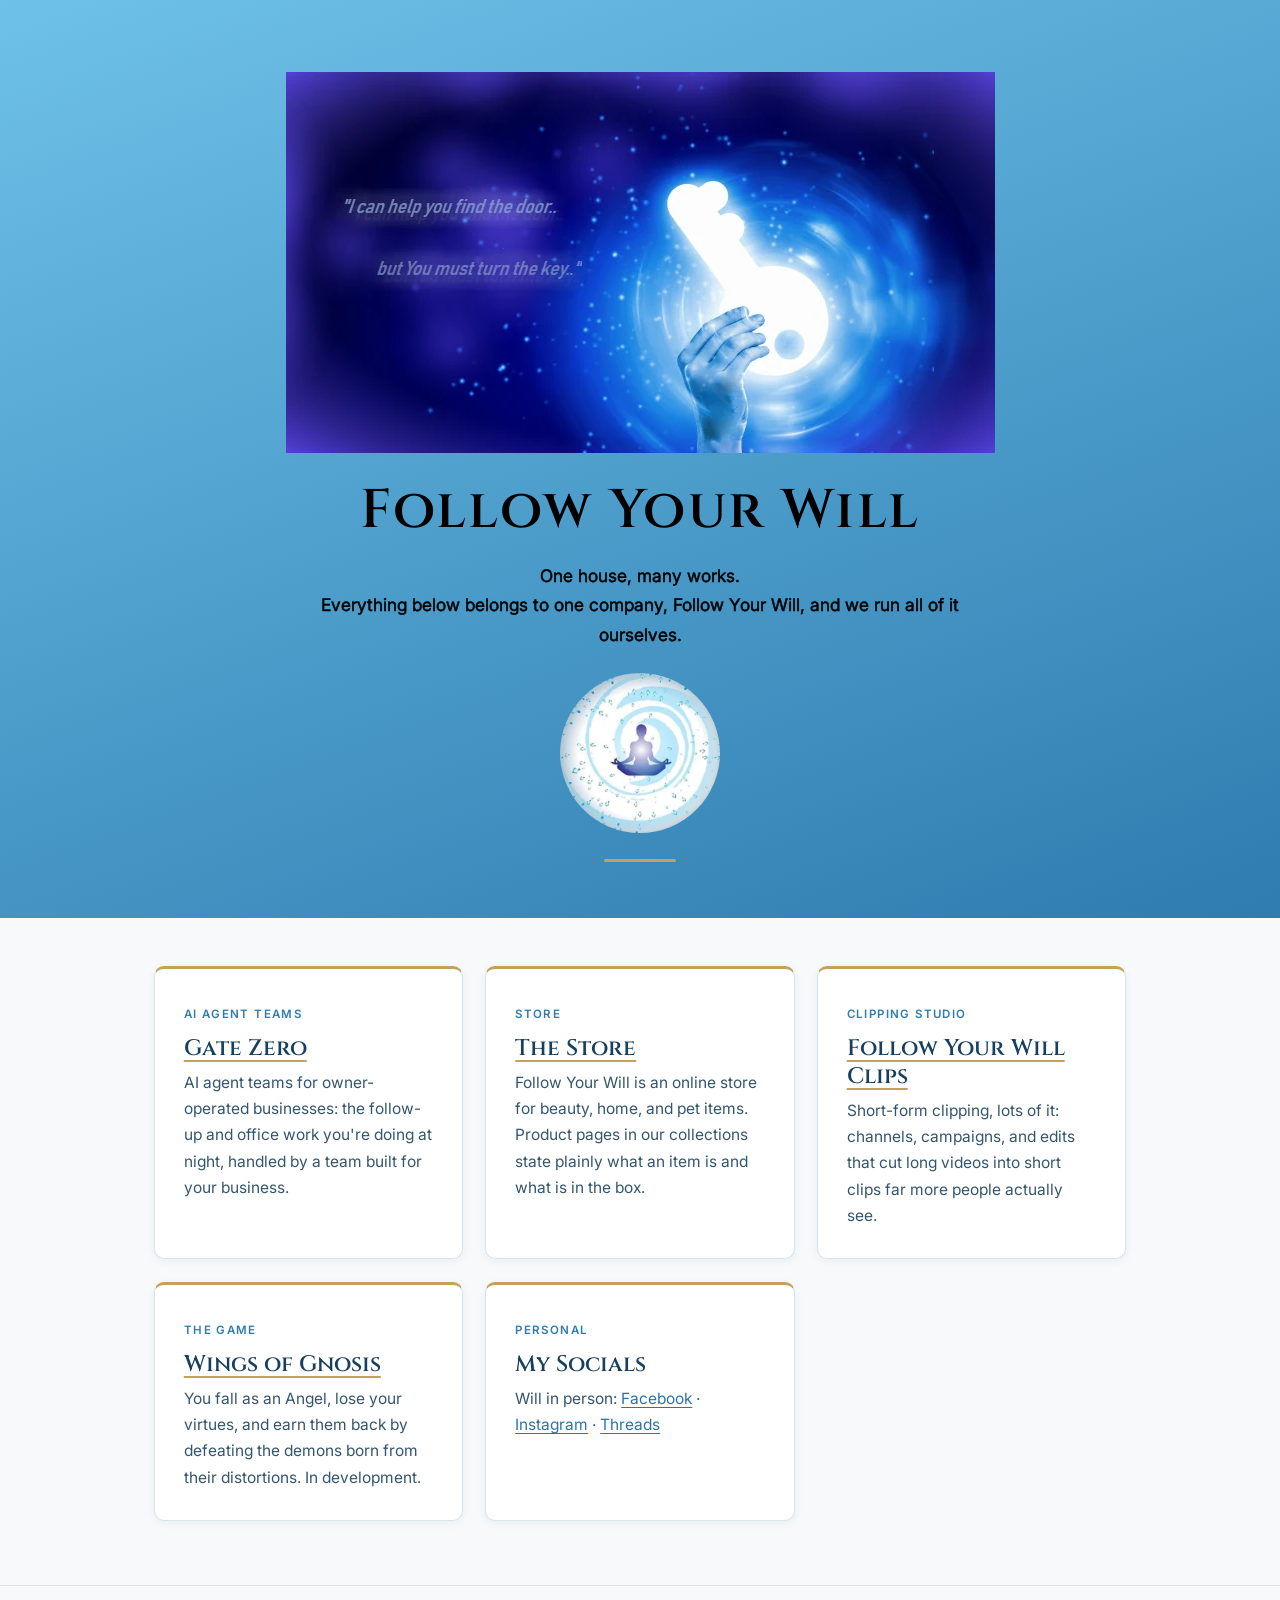
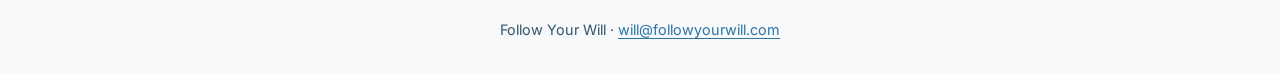
==== index.html @ 9a359aa4 "Homepage: Store card moved to second, right under Gate Zero (Will's order)" ====
<!DOCTYPE html>
<html lang="en">
<head>
<meta charset="UTF-8">
<meta name="viewport" content="width=device-width, initial-scale=1.0">
<title>Follow Your Will: One house, many works.</title>
<meta name="description" content="Follow Your Will is the parent house for Gate Zero, Follow Your Will Clips, Wings of Gnosis, and The Store.">
<meta property="og:image" content="https://followyourwill.com/cover-photo.png">
<meta name="twitter:image" content="https://followyourwill.com/cover-photo.png">
<link rel="icon" type="image/jpeg" href="https://followyourwill.com/profile-picture.jpg">
<link rel="canonical" href="https://followyourwill.com/">
<link rel="preconnect" href="https://fonts.googleapis.com">
<link rel="preconnect" href="https://fonts.gstatic.com" crossorigin>
<link href="https://fonts.googleapis.com/css2?family=Cinzel:wght@600;700&family=Inter:wght@400;600;700&display=swap" rel="stylesheet">
<style>
  :root{--sky:#6EC1E8;--sky-deep:#2E7CB0;--ink:#173F5F;--ivory:#F7F9FA;--gold:#C6A15B;--text-soft:#33566E;--line:#D7E5ED;--link:#2C74A6}
  *{margin:0;padding:0;box-sizing:border-box}
  body{font-family:'Inter',system-ui,sans-serif;background:var(--ivory);color:var(--ink);font-size:1.0625rem;line-height:1.7}
  header{background:linear-gradient(160deg,var(--sky) 0%,var(--sky-deep) 100%);color:var(--gold);padding:4.5rem 1.5rem 3.5rem;text-align:center}
  header h1{font-family:'Cinzel',serif;font-size:clamp(2rem,5.6vw,3.4rem);font-weight:600;line-height:1.25;letter-spacing:.04em;color:#000}
  header p{max-width:640px;margin:1rem auto 0;font-size:1.08rem;color:#000;opacity:1;-webkit-text-stroke: 0.5px #000;paint-order: stroke fill;}
  .rule{width:72px;height:3px;background:var(--gold);margin:1.6rem auto 0;border-radius:2px}
  main{max-width:1020px;margin:0 auto;padding:3rem 1.5rem 4rem}
  .grid{display:grid;grid-template-columns:repeat(auto-fit,minmax(260px,1fr));gap:1.4rem}
  .card{background:#fff;border:1px solid var(--line);border-top:3px solid var(--gold);border-radius:10px;padding:1.8rem;box-shadow:0 2px 10px rgba(23,63,95,.06)}
  .card h2{font-family:'Cinzel',serif;font-size:1.4rem;font-weight:600;line-height:1.25;margin-bottom:.5rem}
  .card h2 a{color:var(--ink)}
  .card h2 a:hover{color:var(--link)}
  .card p{color:var(--text-soft);font-size:.97rem}
  .card p a{color:var(--link)}
  .card .tag{display:inline-block;font-size:.72rem;font-weight:600;letter-spacing:.12em;text-transform:uppercase;color:var(--sky-deep);margin-bottom:.6rem}
  footer{border-top:1px solid var(--line);padding:2rem 1.5rem;text-align:center;color:var(--text-soft);font-size:.9rem}
  footer a{color:var(--link)}
  a{display:inline-block;padding:.6rem .5rem;margin:-.6rem -.5rem}
  .card p a,footer a{text-decoration:underline;text-underline-offset:3px}
  .card h2 a{text-decoration:underline;text-decoration-color:var(--gold);text-decoration-thickness:2px;text-underline-offset:5px}
</style>
</head>
<body>
<header>
<img src="/cover-photo.webp" alt="Header banner: a hand holding a glowing white key against a deep blue starry background, beside the words 'I can help you find the door.. but You must turn the key.'" style="display:block;width:100%;max-width:709px;height:auto;margin:0 auto 1.5rem">
  <h1>Follow Your Will</h1>
  <p>One house, many works.<br>Everything below belongs to one company, Follow Your Will, and we run all of it ourselves.</p>
<img src="/profile-picture.jpg" alt="Header profile picture: a silhouetted figure sitting cross-legged in meditation, surrounded by swirling blue rings and floating musical notes." style="display:block;width:160px;height:160px;object-fit:cover;border-radius:50%;margin:1.5rem auto 0">
  <div class="rule"></div>
</header>
<main>
  <div class="grid">
    <section class="card">
      <span class="tag">AI Agent Teams</span>
      <h2><a href="/gate-zero/">Gate Zero</a></h2>
      <p>AI agent teams for owner-operated businesses: the follow-up and office work you're doing at night, handled by a team built for your business.</p>
    </section>
    <section class="card">
      <span class="tag">Store</span>
      <h2><a href="https://shop.followyourwill.com">The Store</a></h2>
      <p>Follow Your Will is an online store for beauty, home, and pet items. Product pages in our collections state plainly what an item is and what is in the box.</p>
    </section>
    <section class="card">
      <span class="tag">Clipping Studio</span>
      <h2><a href="/clips/">Follow Your Will Clips</a></h2>
      <p>Short-form clipping, lots of it: channels, campaigns, and edits that cut long videos into short clips far more people actually see.</p>
    </section>
    <section class="card">
      <span class="tag">The Game</span>
      <h2><a href="https://wingsofgnosis.com">Wings of Gnosis</a></h2>
      <p>You fall as an Angel, lose your virtues, and earn them back by defeating the demons born from their distortions. In development.</p>
    </section>
    <section class="card">
      <span class="tag">Personal</span>
      <h2>My Socials</h2>
      <p>Will in person: <a href="https://www.facebook.com/howard2224">Facebook</a> · <a href="https://www.instagram.com/the_will_of_god_/">Instagram</a> · <a href="https://www.threads.com/@the_will_of_god_">Threads</a></p>
    </section>
  </div>
</main>
<footer>
  Follow Your Will · <a href="/contact/">will@followyourwill.com</a>
</footer>
</body>
</html>
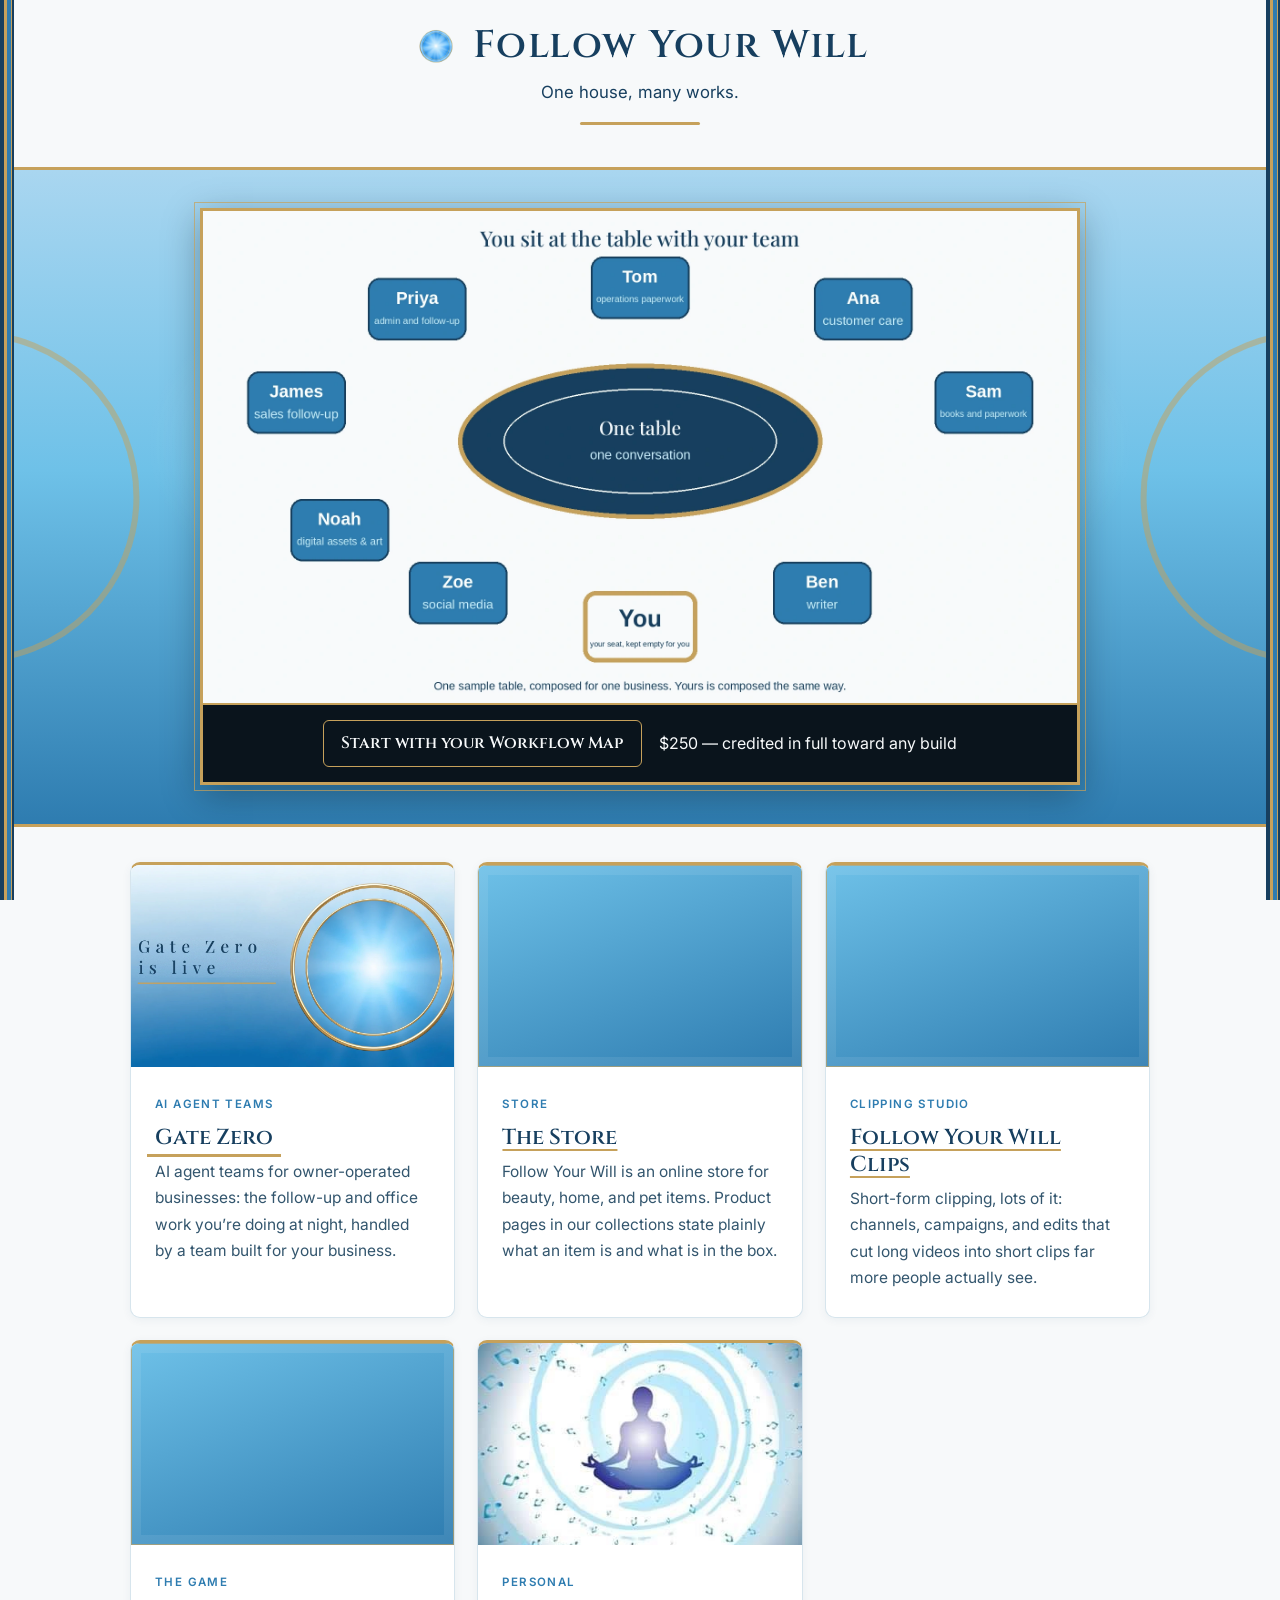
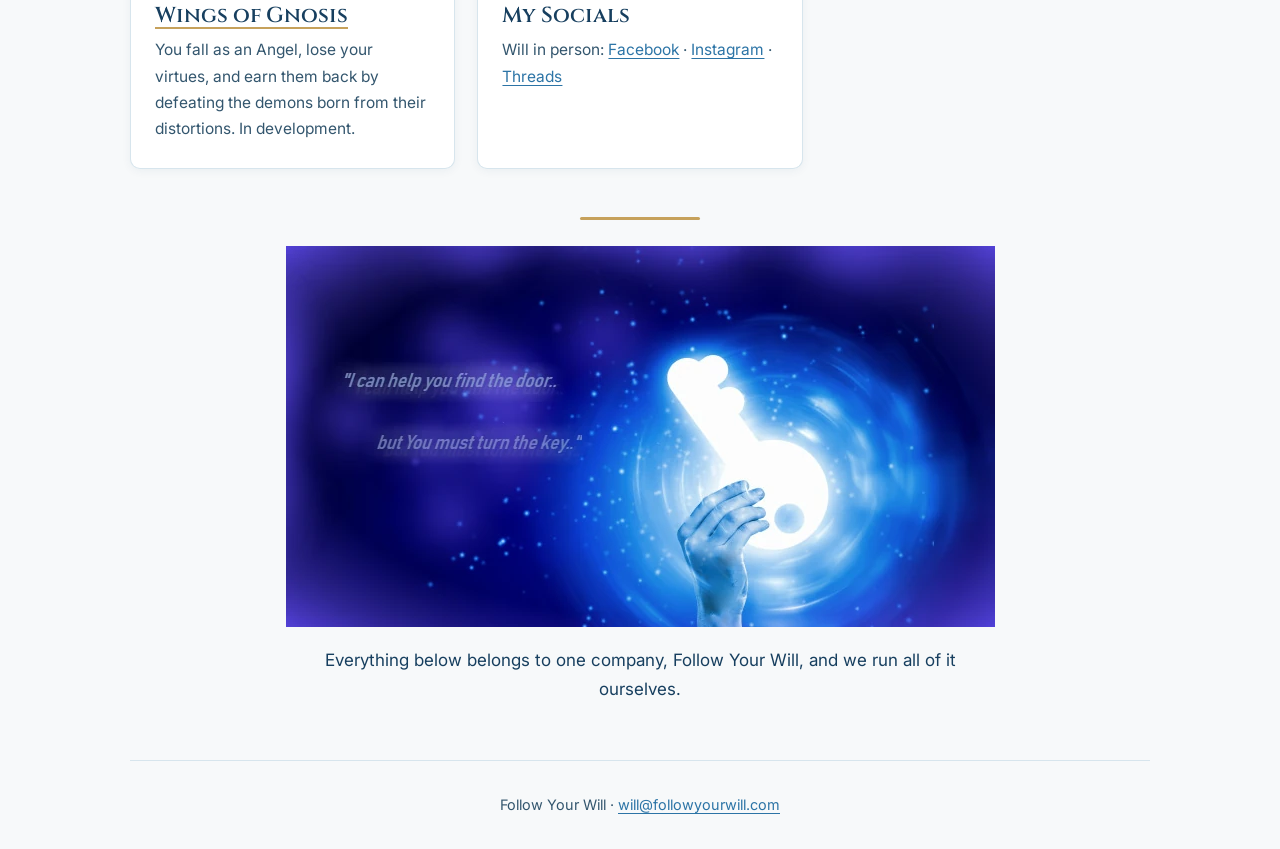
==== commit b54615b2: "Gate Zero redesign live: homepage portal first screen, Gate Zero page finish, checkout in interim Co" ====
--- a/index.html
+++ b/index.html
@@ -13,68 +13,157 @@
 <link rel="preconnect" href="https://fonts.gstatic.com" crossorigin>
 <link href="https://fonts.googleapis.com/css2?family=Cinzel:wght@600;700&family=Inter:wght@400;600;700&display=swap" rel="stylesheet">
 <style>
-  :root{--sky:#6EC1E8;--sky-deep:#2E7CB0;--ink:#173F5F;--ivory:#F7F9FA;--gold:#C6A15B;--text-soft:#33566E;--line:#D7E5ED;--link:#2C74A6}
+  :root{--sky:#6EC1E8;--sky-deep:#2E7CB0;--sky-pale:#A9D6F0;--ink:#173F5F;--ivory:#F7F9FA;--gold:#C6A15B;--text-soft:#33566E;--line:#D7E5ED;--link:#2C74A6;--black:#0A141C}
   *{margin:0;padding:0;box-sizing:border-box}
+  html,body{overflow-x:clip}
   body{font-family:'Inter',system-ui,sans-serif;background:var(--ivory);color:var(--ink);font-size:1.0625rem;line-height:1.7}
-  header{background:linear-gradient(160deg,var(--sky) 0%,var(--sky-deep) 100%);color:var(--gold);padding:4.5rem 1.5rem 3.5rem;text-align:center}
-  header h1{font-family:'Cinzel',serif;font-size:clamp(2rem,5.6vw,3.4rem);font-weight:600;line-height:1.25;letter-spacing:.04em;color:#000}
-  header p{max-width:640px;margin:1rem auto 0;font-size:1.08rem;color:#000;opacity:1;-webkit-text-stroke: 0.5px #000;paint-order: stroke fill;}
-  .rule{width:72px;height:3px;background:var(--gold);margin:1.6rem auto 0;border-radius:2px}
-  main{max-width:1020px;margin:0 auto;padding:3rem 1.5rem 4rem}
-  .grid{display:grid;grid-template-columns:repeat(auto-fit,minmax(260px,1fr));gap:1.4rem}
-  .card{background:#fff;border:1px solid var(--line);border-top:3px solid var(--gold);border-radius:10px;padding:1.8rem;box-shadow:0 2px 10px rgba(23,63,95,.06)}
-  .card h2{font-family:'Cinzel',serif;font-size:1.4rem;font-weight:600;line-height:1.25;margin-bottom:.5rem}
-  .card h2 a{color:var(--ink)}
-  .card h2 a:hover{color:var(--link)}
-  .card p{color:var(--text-soft);font-size:.97rem}
-  .card p a{color:var(--link)}
-  .card .tag{display:inline-block;font-size:.72rem;font-weight:600;letter-spacing:.12em;text-transform:uppercase;color:var(--sky-deep);margin-bottom:.6rem}
-  footer{border-top:1px solid var(--line);padding:2rem 1.5rem;text-align:center;color:var(--text-soft);font-size:.9rem}
-  footer a{color:var(--link)}
+  body::before,body::after{content:"";position:fixed;top:0;bottom:0;width:14px;z-index:10;background:linear-gradient(90deg,var(--ink) 0 4px,var(--gold) 4px 7px,var(--sky-deep) 7px 11px,var(--gold) 11px 12px,var(--ink) 12px 14px)}
+  body::before{left:0}
+  body::after{right:0}
+  .page{max-width:1060px;margin:0 auto;padding:0 1.25rem}
   a{display:inline-block;padding:.6rem .5rem;margin:-.6rem -.5rem}
-  .card p a,footer a{text-decoration:underline;text-underline-offset:3px}
-  .card h2 a{text-decoration:underline;text-decoration-color:var(--gold);text-decoration-thickness:2px;text-underline-offset:5px}
+  .masthead{padding:1.4rem 0 1rem;text-align:center}
+  .mast-row{display:flex;align-items:center;justify-content:center;gap:.8rem}
+  .mast-mark{width:48px;height:48px;display:block}
+  .masthead h1{font-family:'Cinzel',serif;font-size:clamp(1.7rem,4.2vw,2.4rem);font-weight:600;letter-spacing:.04em;line-height:1.2;color:var(--ink)}
+  .mast-line{margin-top:.45rem;font-size:1.05rem;color:var(--ink)}
+  .rule{width:120px;height:3px;background:var(--gold);margin:1rem auto 0;border-radius:2px}
+  .rule.wide{width:120px;margin:0 auto 1.6rem}
+  /* PORTAL PANEL (site finish, 2026-11-18): the first screen sits inside the Gate Zero
+     portal. Sky field and the point of light are pure CSS furniture around the filed art;
+     no art is redrawn and no ring moves. Gold ring arcs clip at the panel edges as the
+     decorated sides; the picture carries a double gold frame, the outer line reading as
+     the second ring. */
+  .lead{position:relative;overflow:hidden;margin-top:1.6rem;margin-left:calc(50% - 50vw);margin-right:calc(50% - 50vw);border-top:3px solid var(--gold);border-bottom:3px solid var(--gold);background:radial-gradient(ellipse 62% 58% at 50% 42%,rgba(255,255,255,.6),rgba(255,255,255,0) 62%),linear-gradient(180deg,var(--sky-pale) 0%,var(--sky) 46%,var(--sky-deep) 100%)}
+  .lead::before,.lead::after{content:"";position:absolute;top:50%;width:320px;height:320px;border:6px solid var(--gold);border-radius:50%;opacity:.5;z-index:0}
+  .lead::before{left:0;transform:translate(-58%,-50%)}
+  .lead::after{right:0;transform:translate(58%,-50%)}
+  .lead-inner{position:relative;z-index:1;max-width:1060px;margin:0 auto;padding:2.4rem 1.25rem}
+  .lead-frame{max-width:880px;margin:0 auto;border:3px solid var(--gold);outline:1px solid rgba(198,161,91,.7);outline-offset:5px;background:var(--black);box-shadow:0 10px 34px rgba(10,20,28,.35)}
+  .frame-box{position:relative;aspect-ratio:16/9;background:#000;overflow:hidden}
+  .frame-poster,.frame-video{position:absolute;inset:0;width:100%;height:100%;object-fit:cover;display:block}
+  .frame-video{background:transparent}
+  .pair-zone{display:flex;flex-wrap:wrap;align-items:center;justify-content:center;gap:.6rem 1.1rem;padding:.95rem 1rem;background:var(--black);border-top:2px solid var(--gold)}
+  .pair-zone .cta{font-family:'Cinzel',serif;font-weight:600;font-size:1.02rem;color:var(--ivory);text-decoration:none;border:1px solid var(--gold);padding:.55rem 1.1rem;margin:0;border-radius:6px}
+  .pair-zone .cta:hover{background:rgba(198,161,91,.15)}
+  .pair-price{color:var(--ivory);font-size:1rem}
+  .strip{margin-top:2.2rem}
+  .grid{display:grid;grid-template-columns:repeat(auto-fit,minmax(250px,1fr));gap:1.4rem}
+  .tile{background:#fff;border:1px solid var(--line);border-top:3px solid var(--gold);border-radius:10px;overflow:hidden;box-shadow:0 2px 10px rgba(23,63,95,.06);display:flex;flex-direction:column}
+  .tile-art{aspect-ratio:16/10;background:#000;overflow:hidden}
+  .tile-art img{width:100%;height:100%;object-fit:cover;display:block}
+  .tile-art.slot{background:linear-gradient(160deg,var(--sky) 0%,var(--sky-deep) 100%);box-shadow:inset 0 0 0 1px rgba(198,161,91,.65),inset 0 0 0 10px rgba(247,249,250,.08)}
+  .tile-body{padding:1.3rem 1.5rem 1.6rem}
+  .tile .tag{display:inline-block;font-size:.72rem;font-weight:600;letter-spacing:.12em;text-transform:uppercase;color:var(--sky-deep);margin-bottom:.6rem}
+  .tile h2{font-family:'Cinzel',serif;font-size:1.35rem;font-weight:600;line-height:1.25;margin-bottom:.5rem}
+  .tile h2 a{color:var(--ink);text-decoration:underline;text-decoration-color:var(--gold);text-decoration-thickness:2px;text-underline-offset:5px}
+  .tile h2 a:hover{color:var(--link)}
+  .tile h2.goldbar a{text-decoration:none;border-bottom:3px solid var(--gold);padding-bottom:.18rem}
+  .tile p{color:var(--text-soft);font-size:.97rem}
+  .tile p a,footer a{color:var(--link);text-decoration:underline;text-underline-offset:3px}
+  .below{margin-top:3rem;text-align:center}
+  .banner{display:block;width:100%;max-width:709px;height:auto;margin:0 auto 1.2rem}
+  .house-line{max-width:640px;margin:0 auto;color:var(--ink)}
+  footer{border-top:1px solid var(--line);padding:2rem 1.5rem;margin-top:3.5rem;text-align:center;color:var(--text-soft);font-size:.9rem}
+  @media (max-width:640px){
+    body::before,body::after{width:5px;background:linear-gradient(90deg,var(--ink) 0 1px,var(--gold) 1px 3px,var(--sky-deep) 3px 5px)}
+    .page{padding:0 1rem}
+    .lead::before,.lead::after{display:none}
+    .lead-inner{padding:1.3rem .9rem}
+    .pair-zone .cta{font-size:.95rem}
+  }
 </style>
 </head>
 <body>
-<header>
-<img src="/cover-photo.webp" alt="Header banner: a hand holding a glowing white key against a deep blue starry background, beside the words 'I can help you find the door.. but You must turn the key.'" style="display:block;width:100%;max-width:709px;height:auto;margin:0 auto 1.5rem">
-  <h1>Follow Your Will</h1>
-  <p>One house, many works.<br>Everything below belongs to one company, Follow Your Will, and we run all of it ourselves.</p>
-<img src="/profile-picture.jpg" alt="Header profile picture: a silhouetted figure sitting cross-legged in meditation, surrounded by swirling blue rings and floating musical notes." style="display:block;width:160px;height:160px;object-fit:cover;border-radius:50%;margin:1.5rem auto 0">
+<div class="page">
+<header class="masthead">
+  <div class="mast-row">
+    <img class="mast-mark" src="/gate-zero/mark.webp" alt="The Follow Your Will mark: a golden ring with a point of white light at its center." width="48" height="48">
+    <h1>Follow Your Will</h1>
+  </div>
+  <p class="mast-line">One house, many works.</p>
   <div class="rule"></div>
 </header>
 <main>
-  <div class="grid">
-    <section class="card">
-      <span class="tag">AI Agent Teams</span>
-      <h2><a href="/gate-zero/">Gate Zero</a></h2>
-      <p>AI agent teams for owner-operated businesses: the follow-up and office work you're doing at night, handled by a team built for your business.</p>
-    </section>
-    <section class="card">
-      <span class="tag">Store</span>
-      <h2><a href="https://shop.followyourwill.com">The Store</a></h2>
-      <p>Follow Your Will is an online store for beauty, home, and pet items. Product pages in our collections state plainly what an item is and what is in the box.</p>
-    </section>
-    <section class="card">
-      <span class="tag">Clipping Studio</span>
-      <h2><a href="/clips/">Follow Your Will Clips</a></h2>
-      <p>Short-form clipping, lots of it: channels, campaigns, and edits that cut long videos into short clips far more people actually see.</p>
-    </section>
-    <section class="card">
-      <span class="tag">The Game</span>
-      <h2><a href="https://wingsofgnosis.com">Wings of Gnosis</a></h2>
-      <p>You fall as an Angel, lose your virtues, and earn them back by defeating the demons born from their distortions. In development.</p>
-    </section>
-    <section class="card">
-      <span class="tag">Personal</span>
-      <h2>My Socials</h2>
-      <p>Will in person: <a href="https://www.facebook.com/howard2224">Facebook</a> · <a href="https://www.instagram.com/the_will_of_god_/">Instagram</a> · <a href="https://www.threads.com/@the_will_of_god_">Threads</a></p>
-    </section>
-  </div>
+  <section class="lead" aria-label="Gate Zero, a team at work">
+    <div class="lead-inner">
+    <figure class="lead-frame">
+      <div class="frame-box">
+        <img class="frame-poster" src="/gate-zero/seat.webp" alt="A sample team table: named seats for the work of a business around one table, with one seat kept empty for you.">
+        <!-- LOOP SLOT: homepage first-screen silent loop, 1920x1080, 16:9, slate entry L1.
+             POSTER OF RECORD: the loop's own first frame, from Da Vinci's directed first-eye
+             frame (the work wall, seat visual on the sun-gate field). No film exists yet, so
+             that poster arrives only when the loop is produced. Until then the seat visual
+             stands in as the poster and the page reads complete with motion off. When the
+             film verifies, poster and source swap in together: the first frame of record
+             becomes the poster and the loop file becomes this element's source, in one pass.
+             No video payload ships in the initial load. -->
+        <video class="frame-video" muted loop playsinline autoplay preload="none" poster="/gate-zero/seat.webp" aria-label="Gate Zero: a team at work (silent loop)"></video>
+      </div>
+      <figcaption class="pair-zone">
+        <a class="cta" href="/gate-zero/">Start with your Workflow Map</a>
+        <span class="pair-price">$250 — credited in full toward any build</span>
+      </figcaption>
+    </figure>
+    </div>
+    <!-- ONE SHORT LINE: copy slot reserved for Thoth, directly under the lead. No copy invented at this desk. -->
+  </section>
+  <section class="strip" aria-label="The works of the house">
+    <div class="grid">
+      <article class="tile">
+        <div class="tile-art"><img src="/gate-zero/hero.webp" alt="The Gate Zero portal: a golden ring on the sky field with a point of white light at its center." loading="eager"></div>
+        <div class="tile-body">
+          <span class="tag">AI Agent Teams</span>
+          <h2 class="goldbar"><a href="/gate-zero/">Gate Zero</a></h2>
+          <p>AI agent teams for owner-operated businesses: the follow-up and office work you’re doing at night, handled by a team built for your business.</p>
+        </div>
+      </article>
+      <article class="tile">
+        <!-- TILE ART GAP: no art is filed for The Store. The framed slot stands until art is filed. -->
+        <div class="tile-art slot" role="img" aria-label="Artwork slot for The Store. No tile art is filed yet."></div>
+        <div class="tile-body">
+          <span class="tag">Store</span>
+          <h2><a href="https://shop.followyourwill.com">The Store</a></h2>
+          <p>Follow Your Will is an online store for beauty, home, and pet items. Product pages in our collections state plainly what an item is and what is in the box.</p>
+        </div>
+      </article>
+      <article class="tile">
+        <!-- TILE ART GAP: no art is filed for Follow Your Will Clips. The framed slot stands until art is filed. -->
+        <div class="tile-art slot" role="img" aria-label="Artwork slot for Follow Your Will Clips. No tile art is filed yet."></div>
+        <div class="tile-body">
+          <span class="tag">Clipping Studio</span>
+          <h2><a href="/clips/">Follow Your Will Clips</a></h2>
+          <p>Short-form clipping, lots of it: channels, campaigns, and edits that cut long videos into short clips far more people actually see.</p>
+        </div>
+      </article>
+      <article class="tile">
+        <!-- TILE ART GAP: no art is filed for Wings of Gnosis. The framed slot stands until art is filed. -->
+        <div class="tile-art slot" role="img" aria-label="Artwork slot for Wings of Gnosis. No tile art is filed yet."></div>
+        <div class="tile-body">
+          <span class="tag">The Game</span>
+          <h2><a href="https://wingsofgnosis.com">Wings of Gnosis</a></h2>
+          <p>You fall as an Angel, lose your virtues, and earn them back by defeating the demons born from their distortions. In development.</p>
+        </div>
+      </article>
+      <article class="tile">
+        <div class="tile-art"><img src="/profile-picture.jpg" alt="Profile picture: a silhouetted figure sitting cross-legged in meditation, surrounded by swirling blue rings and floating musical notes." loading="lazy"></div>
+        <div class="tile-body">
+          <span class="tag">Personal</span>
+          <h2>My Socials</h2>
+          <p>Will in person: <a href="https://www.facebook.com/howard2224">Facebook</a> · <a href="https://www.instagram.com/the_will_of_god_/">Instagram</a> · <a href="https://www.threads.com/@the_will_of_god_">Threads</a></p>
+        </div>
+      </article>
+    </div>
+  </section>
+  <section class="below">
+    <div class="rule wide"></div>
+    <img class="banner" src="/cover-photo.webp" alt="Header banner: a hand holding a glowing white key against a deep blue starry background, beside the words 'I can help you find the door.. but You must turn the key.'" loading="lazy">
+    <p class="house-line">Everything below belongs to one company, Follow Your Will, and we run all of it ourselves.</p>
+  </section>
 </main>
 <footer>
   Follow Your Will · <a href="/contact/">will@followyourwill.com</a>
 </footer>
+</div>
 </body>
 </html>
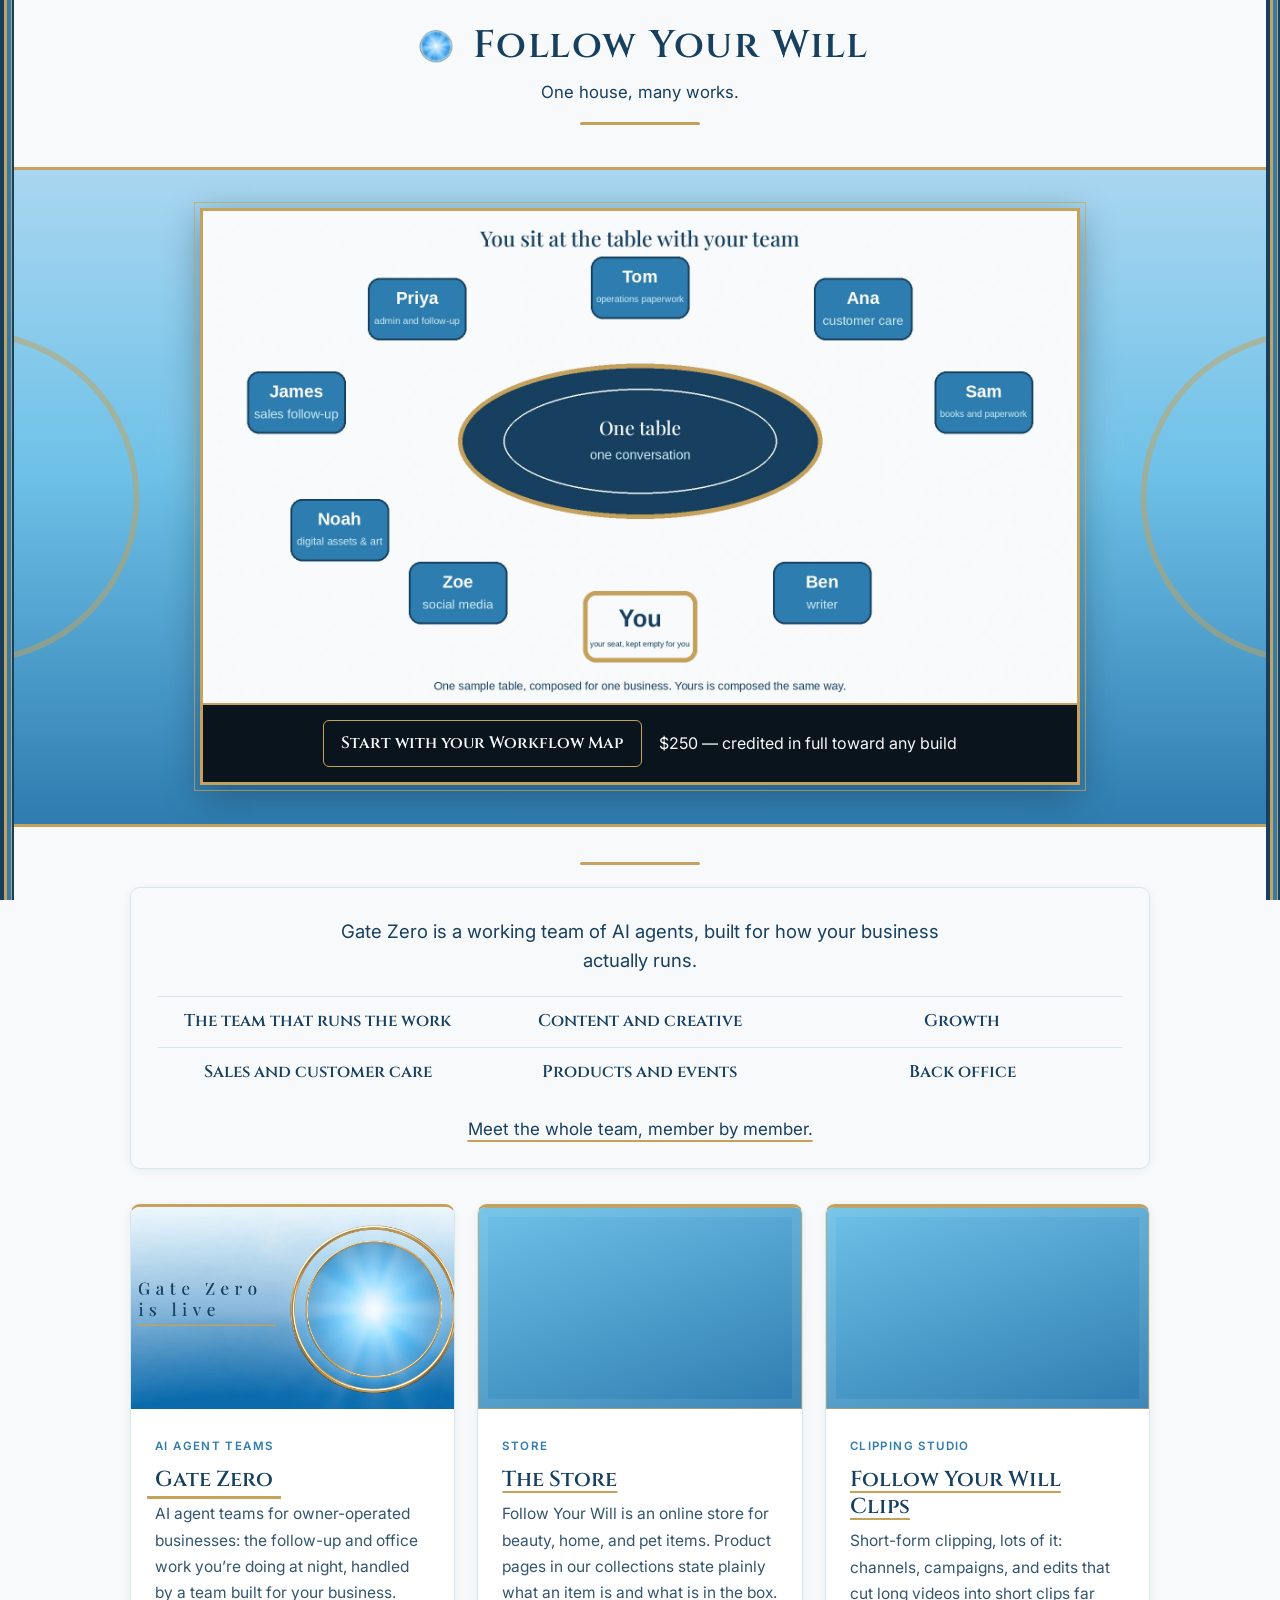
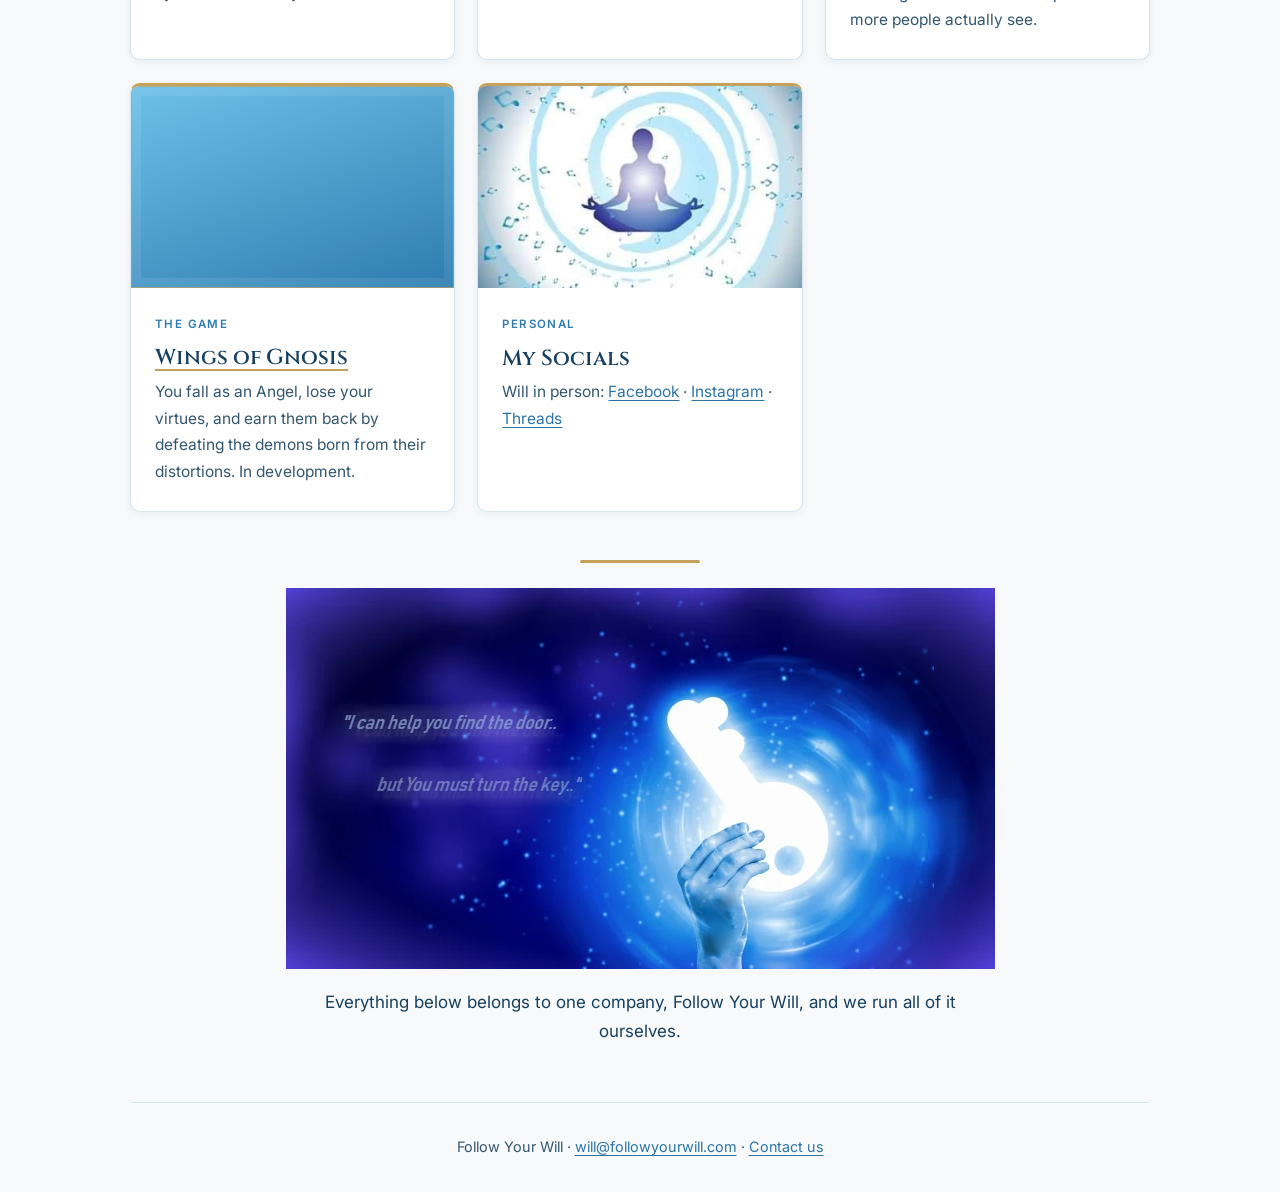
==== commit 3d76b43c: "Live: roster front door, /team/ page, audit fixes, contact ack (gates: Thoth PASS whole, Maya PASS a" ====
--- a/index.html
+++ b/index.html
@@ -43,10 +43,18 @@
   .frame-box{position:relative;aspect-ratio:16/9;background:#000;overflow:hidden}
   .frame-poster,.frame-video{position:absolute;inset:0;width:100%;height:100%;object-fit:cover;display:block}
   .frame-video{background:transparent}
-  .pair-zone{display:flex;flex-wrap:wrap;align-items:center;justify-content:center;gap:.6rem 1.1rem;padding:.95rem 1rem;background:var(--black);border-top:2px solid var(--gold)}
+  .pair-zone{display:flex;flex-wrap:wrap;align-items:center;justify-content:center;gap:1.1rem 1.1rem;padding:.95rem 1rem;background:var(--black);border-top:2px solid var(--gold)}
   .pair-zone .cta{font-family:'Cinzel',serif;font-weight:600;font-size:1.02rem;color:var(--ivory);text-decoration:none;border:1px solid var(--gold);padding:.55rem 1.1rem;margin:0;border-radius:6px}
   .pair-zone .cta:hover{background:rgba(198,161,91,.15)}
   .pair-price{color:var(--ivory);font-size:1rem}
+  .band{margin-top:2.2rem}
+  .band-panel{margin-top:1.4rem;background:var(--ivory);border:1px solid var(--line);border-radius:10px;box-shadow:0 2px 10px rgba(23,63,95,.06);padding:1.8rem 1.6rem 1.5rem;text-align:center}
+  .band-lead{font-size:1.16rem;line-height:1.55;color:var(--ink);max-width:620px;margin:0 auto}
+  .band-groups{list-style:none;margin-top:1.3rem;display:grid;grid-template-columns:repeat(3,1fr)}
+  .band-groups li{font-family:'Cinzel',serif;font-weight:600;font-size:1.06rem;line-height:1.35;color:var(--ink);padding:.85rem .6rem;border-top:1px solid var(--line)}
+  .band-pointer{margin-top:1.1rem}
+  .band-pointer a{color:var(--ink);text-decoration:underline;text-decoration-color:var(--gold);text-decoration-thickness:2px;text-underline-offset:5px}
+  .band-pointer a:hover{color:var(--link)}
   .strip{margin-top:2.2rem}
   .grid{display:grid;grid-template-columns:repeat(auto-fit,minmax(250px,1fr));gap:1.4rem}
   .tile{background:#fff;border:1px solid var(--line);border-top:3px solid var(--gold);border-radius:10px;overflow:hidden;box-shadow:0 2px 10px rgba(23,63,95,.06);display:flex;flex-direction:column}
@@ -71,6 +79,8 @@
     .lead::before,.lead::after{display:none}
     .lead-inner{padding:1.3rem .9rem}
     .pair-zone .cta{font-size:.95rem}
+    .band-panel{padding:1.4rem 1.1rem 1.2rem}
+    .band-groups{grid-template-columns:1fr}
   }
 </style>
 </head>
@@ -107,6 +117,21 @@
     </figure>
     </div>
     <!-- ONE SHORT LINE: copy slot reserved for Thoth, directly under the lead. No copy invented at this desk. -->
+  </section>
+  <section class="band">
+    <div class="rule"></div>
+    <div class="band-panel">
+      <p class="band-lead">Gate Zero is a working team of AI agents, built for how your business actually runs.</p>
+      <ul class="band-groups">
+        <li>The team that runs the work</li>
+        <li>Content and creative</li>
+        <li>Growth</li>
+        <li>Sales and customer care</li>
+        <li>Products and events</li>
+        <li>Back office</li>
+      </ul>
+      <p class="band-pointer"><a href="/team/">Meet the whole team, member by member.</a></p>
+    </div>
   </section>
   <section class="strip" aria-label="The works of the house">
     <div class="grid">
@@ -162,7 +187,7 @@
   </section>
 </main>
 <footer>
-  Follow Your Will · <a href="/contact/">will@followyourwill.com</a>
+  Follow Your Will · <a href="/contact/">will@followyourwill.com</a> · <a href="/contact/">Contact us</a>
 </footer>
 </div>
 </body>
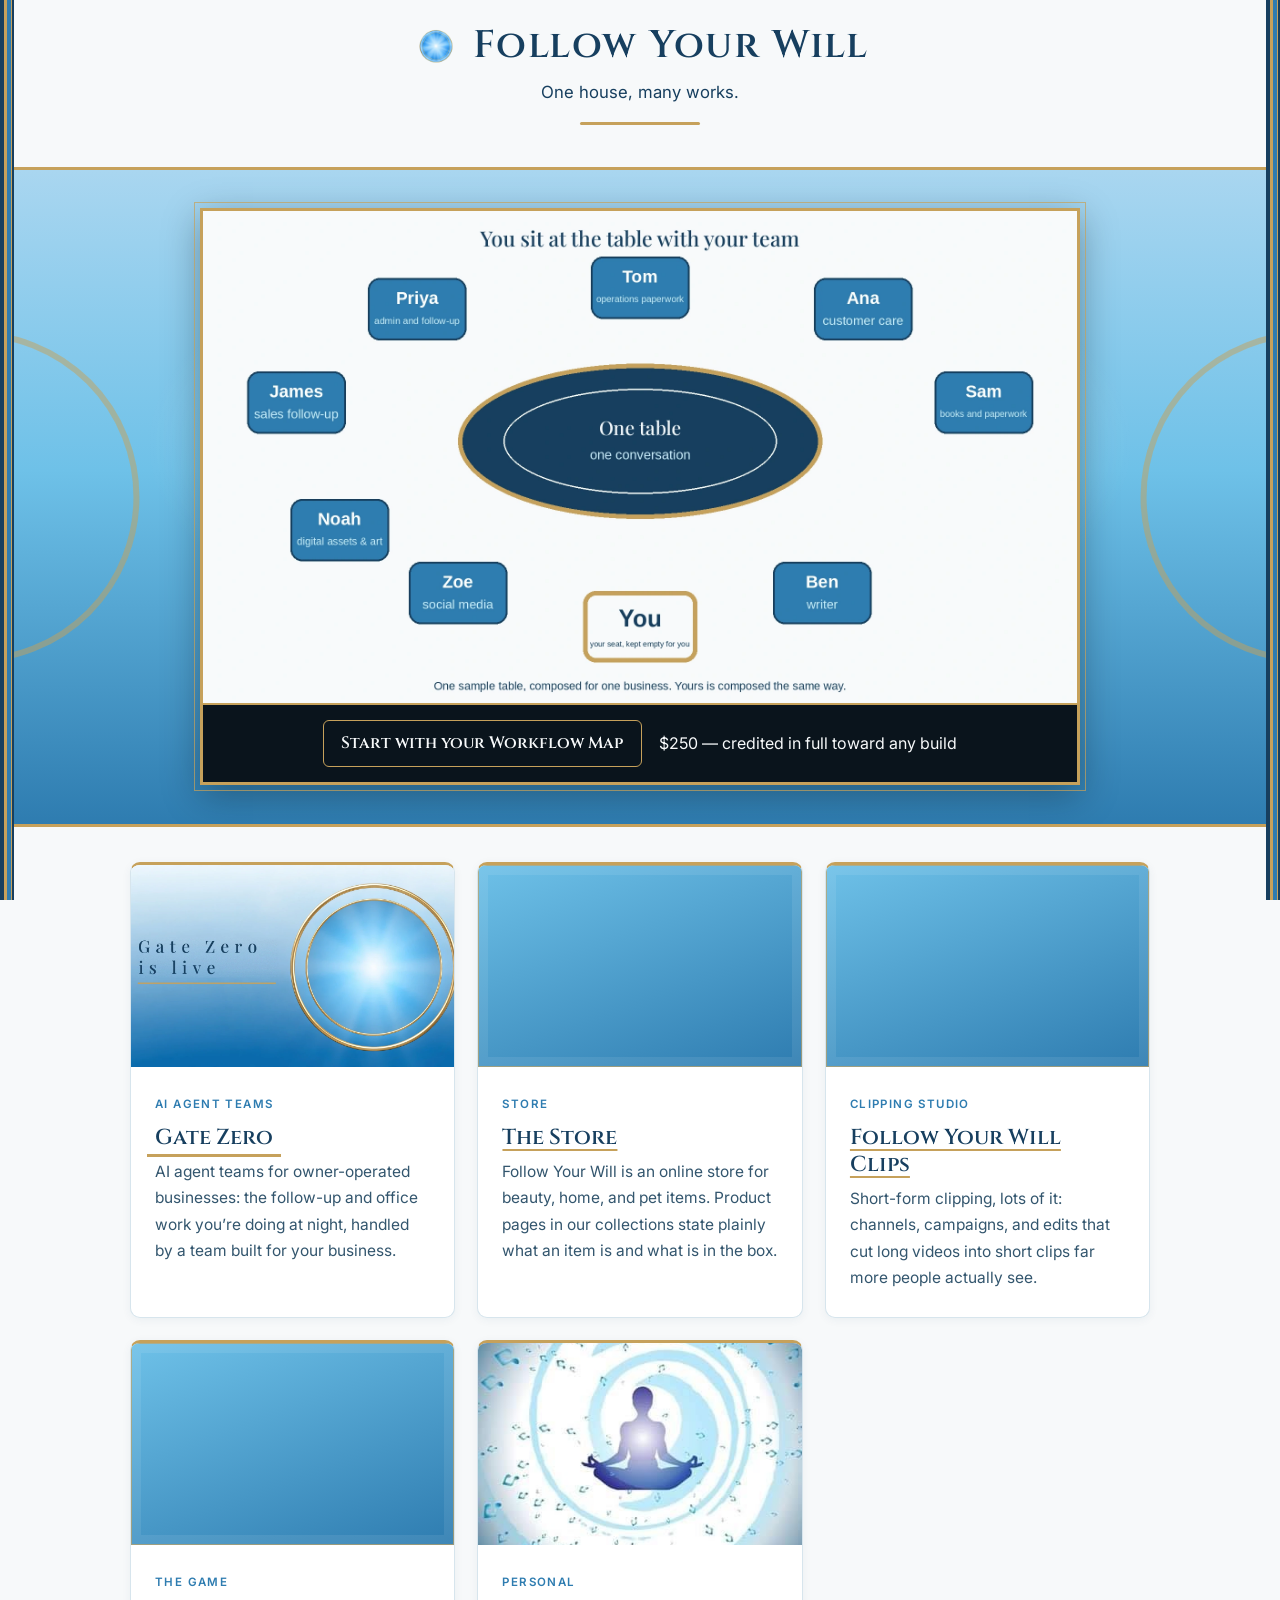
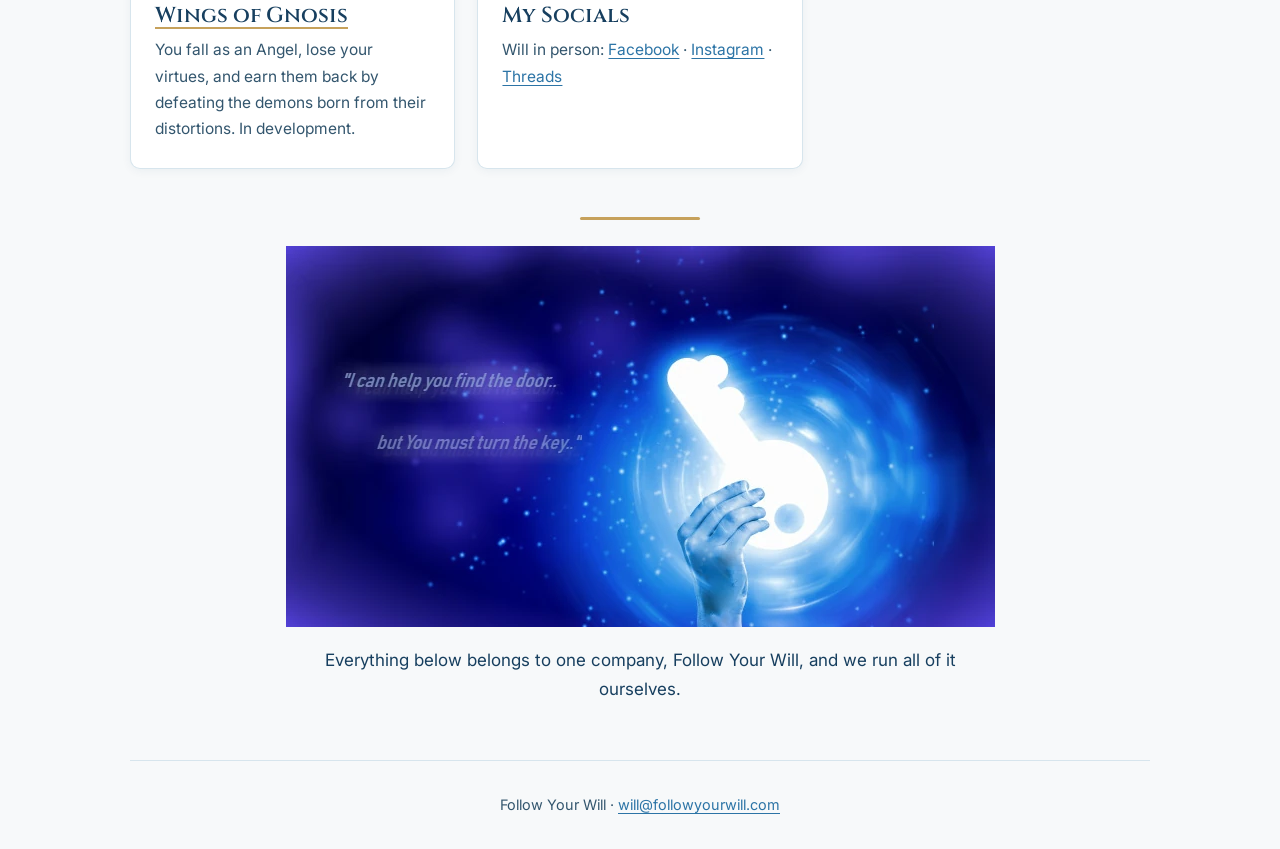
==== commit 08ea1e1b: "RESTORE on Will's direct order: homepage and Gate Zero page back to the pre-roster-push live state" ====
--- a/index.html
+++ b/index.html
@@ -43,18 +43,10 @@
   .frame-box{position:relative;aspect-ratio:16/9;background:#000;overflow:hidden}
   .frame-poster,.frame-video{position:absolute;inset:0;width:100%;height:100%;object-fit:cover;display:block}
   .frame-video{background:transparent}
-  .pair-zone{display:flex;flex-wrap:wrap;align-items:center;justify-content:center;gap:1.1rem 1.1rem;padding:.95rem 1rem;background:var(--black);border-top:2px solid var(--gold)}
+  .pair-zone{display:flex;flex-wrap:wrap;align-items:center;justify-content:center;gap:.6rem 1.1rem;padding:.95rem 1rem;background:var(--black);border-top:2px solid var(--gold)}
   .pair-zone .cta{font-family:'Cinzel',serif;font-weight:600;font-size:1.02rem;color:var(--ivory);text-decoration:none;border:1px solid var(--gold);padding:.55rem 1.1rem;margin:0;border-radius:6px}
   .pair-zone .cta:hover{background:rgba(198,161,91,.15)}
   .pair-price{color:var(--ivory);font-size:1rem}
-  .band{margin-top:2.2rem}
-  .band-panel{margin-top:1.4rem;background:var(--ivory);border:1px solid var(--line);border-radius:10px;box-shadow:0 2px 10px rgba(23,63,95,.06);padding:1.8rem 1.6rem 1.5rem;text-align:center}
-  .band-lead{font-size:1.16rem;line-height:1.55;color:var(--ink);max-width:620px;margin:0 auto}
-  .band-groups{list-style:none;margin-top:1.3rem;display:grid;grid-template-columns:repeat(3,1fr)}
-  .band-groups li{font-family:'Cinzel',serif;font-weight:600;font-size:1.06rem;line-height:1.35;color:var(--ink);padding:.85rem .6rem;border-top:1px solid var(--line)}
-  .band-pointer{margin-top:1.1rem}
-  .band-pointer a{color:var(--ink);text-decoration:underline;text-decoration-color:var(--gold);text-decoration-thickness:2px;text-underline-offset:5px}
-  .band-pointer a:hover{color:var(--link)}
   .strip{margin-top:2.2rem}
   .grid{display:grid;grid-template-columns:repeat(auto-fit,minmax(250px,1fr));gap:1.4rem}
   .tile{background:#fff;border:1px solid var(--line);border-top:3px solid var(--gold);border-radius:10px;overflow:hidden;box-shadow:0 2px 10px rgba(23,63,95,.06);display:flex;flex-direction:column}
@@ -79,8 +71,6 @@
     .lead::before,.lead::after{display:none}
     .lead-inner{padding:1.3rem .9rem}
     .pair-zone .cta{font-size:.95rem}
-    .band-panel{padding:1.4rem 1.1rem 1.2rem}
-    .band-groups{grid-template-columns:1fr}
   }
 </style>
 </head>
@@ -117,21 +107,6 @@
     </figure>
     </div>
     <!-- ONE SHORT LINE: copy slot reserved for Thoth, directly under the lead. No copy invented at this desk. -->
-  </section>
-  <section class="band">
-    <div class="rule"></div>
-    <div class="band-panel">
-      <p class="band-lead">Gate Zero is a working team of AI agents, built for how your business actually runs.</p>
-      <ul class="band-groups">
-        <li>The team that runs the work</li>
-        <li>Content and creative</li>
-        <li>Growth</li>
-        <li>Sales and customer care</li>
-        <li>Products and events</li>
-        <li>Back office</li>
-      </ul>
-      <p class="band-pointer"><a href="/team/">Meet the whole team, member by member.</a></p>
-    </div>
   </section>
   <section class="strip" aria-label="The works of the house">
     <div class="grid">
@@ -187,7 +162,7 @@
   </section>
 </main>
 <footer>
-  Follow Your Will · <a href="/contact/">will@followyourwill.com</a> · <a href="/contact/">Contact us</a>
+  Follow Your Will · <a href="/contact/">will@followyourwill.com</a>
 </footer>
 </div>
 </body>
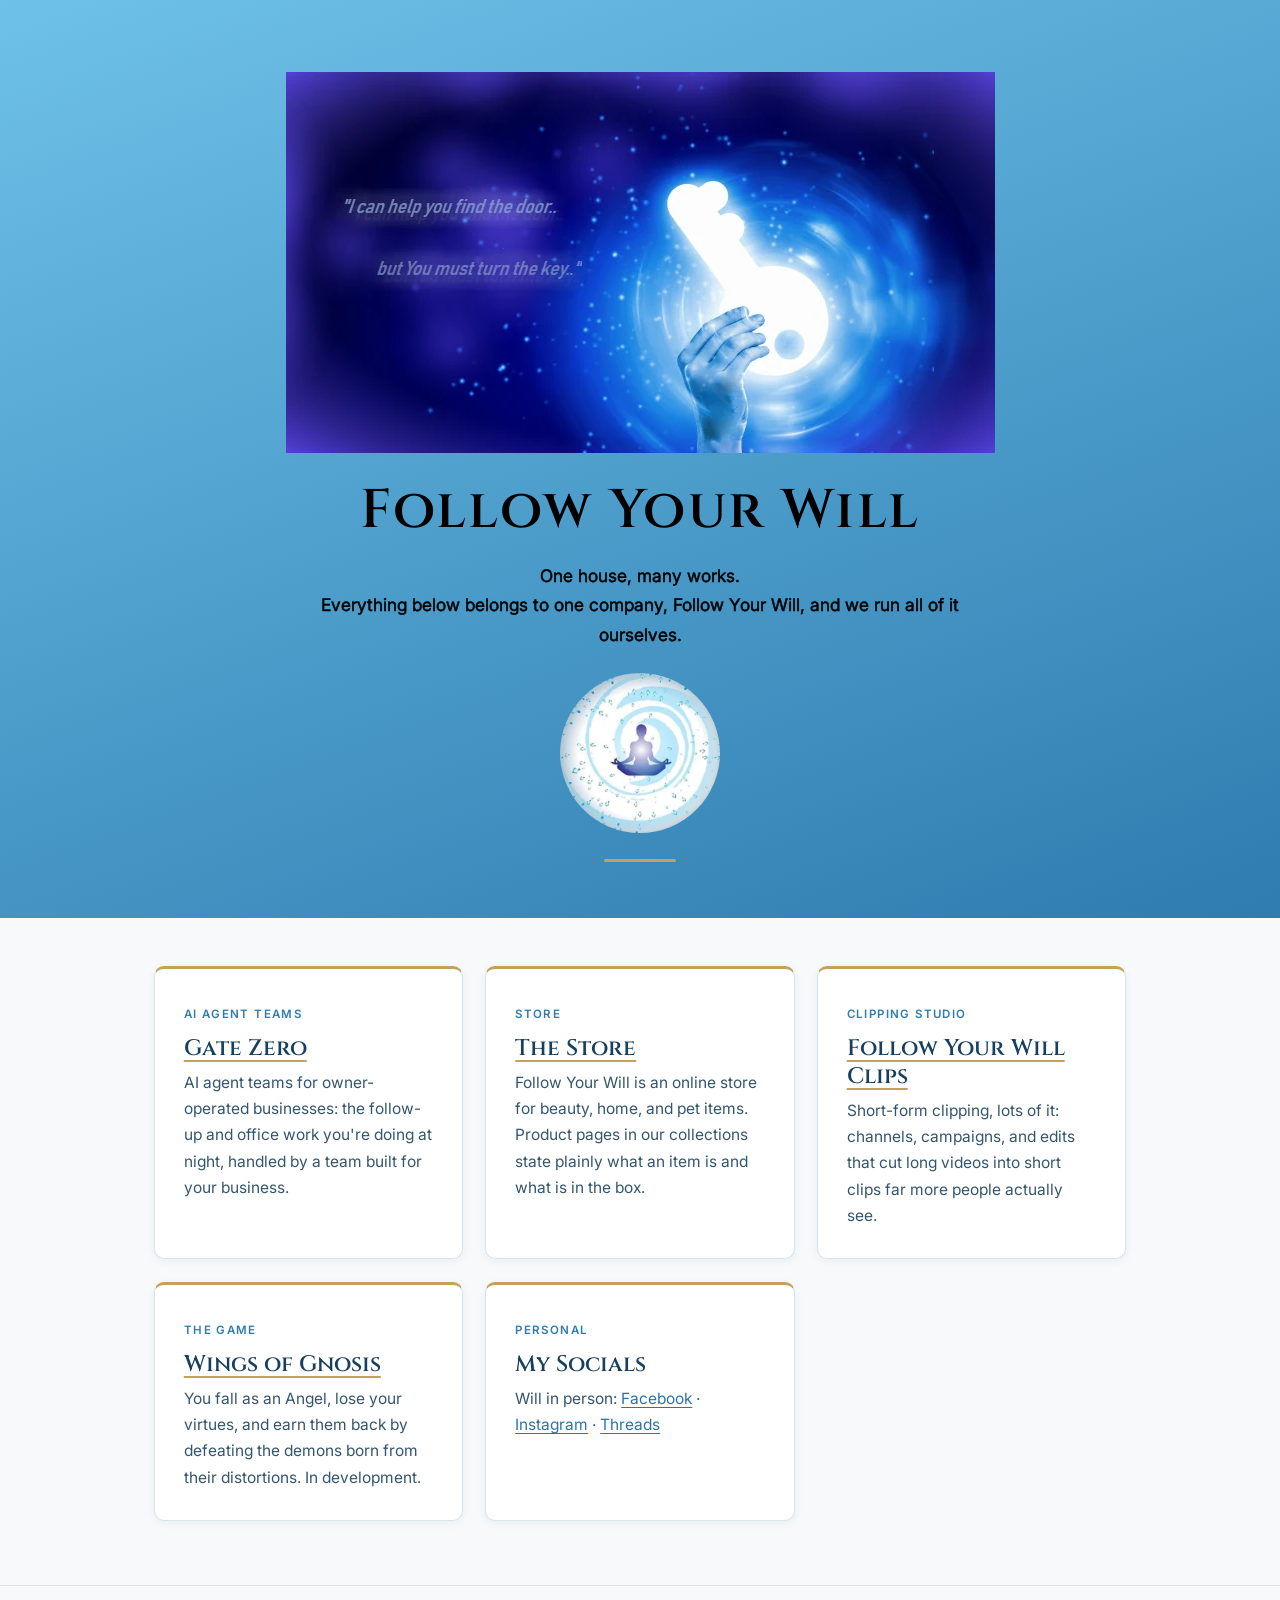
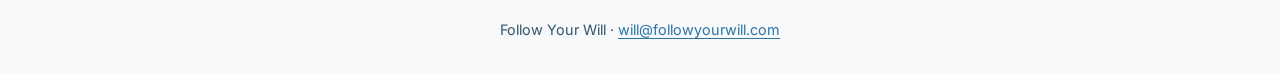
==== commit db1b9b01: "Homepage back to before this morning's redesign swap, on Will's ruling" ====
--- a/index.html
+++ b/index.html
@@ -13,157 +13,68 @@
 <link rel="preconnect" href="https://fonts.gstatic.com" crossorigin>
 <link href="https://fonts.googleapis.com/css2?family=Cinzel:wght@600;700&family=Inter:wght@400;600;700&display=swap" rel="stylesheet">
 <style>
-  :root{--sky:#6EC1E8;--sky-deep:#2E7CB0;--sky-pale:#A9D6F0;--ink:#173F5F;--ivory:#F7F9FA;--gold:#C6A15B;--text-soft:#33566E;--line:#D7E5ED;--link:#2C74A6;--black:#0A141C}
+  :root{--sky:#6EC1E8;--sky-deep:#2E7CB0;--ink:#173F5F;--ivory:#F7F9FA;--gold:#C6A15B;--text-soft:#33566E;--line:#D7E5ED;--link:#2C74A6}
   *{margin:0;padding:0;box-sizing:border-box}
-  html,body{overflow-x:clip}
   body{font-family:'Inter',system-ui,sans-serif;background:var(--ivory);color:var(--ink);font-size:1.0625rem;line-height:1.7}
-  body::before,body::after{content:"";position:fixed;top:0;bottom:0;width:14px;z-index:10;background:linear-gradient(90deg,var(--ink) 0 4px,var(--gold) 4px 7px,var(--sky-deep) 7px 11px,var(--gold) 11px 12px,var(--ink) 12px 14px)}
-  body::before{left:0}
-  body::after{right:0}
-  .page{max-width:1060px;margin:0 auto;padding:0 1.25rem}
+  header{background:linear-gradient(160deg,var(--sky) 0%,var(--sky-deep) 100%);color:var(--gold);padding:4.5rem 1.5rem 3.5rem;text-align:center}
+  header h1{font-family:'Cinzel',serif;font-size:clamp(2rem,5.6vw,3.4rem);font-weight:600;line-height:1.25;letter-spacing:.04em;color:#000}
+  header p{max-width:640px;margin:1rem auto 0;font-size:1.08rem;color:#000;opacity:1;-webkit-text-stroke: 0.5px #000;paint-order: stroke fill;}
+  .rule{width:72px;height:3px;background:var(--gold);margin:1.6rem auto 0;border-radius:2px}
+  main{max-width:1020px;margin:0 auto;padding:3rem 1.5rem 4rem}
+  .grid{display:grid;grid-template-columns:repeat(auto-fit,minmax(260px,1fr));gap:1.4rem}
+  .card{background:#fff;border:1px solid var(--line);border-top:3px solid var(--gold);border-radius:10px;padding:1.8rem;box-shadow:0 2px 10px rgba(23,63,95,.06)}
+  .card h2{font-family:'Cinzel',serif;font-size:1.4rem;font-weight:600;line-height:1.25;margin-bottom:.5rem}
+  .card h2 a{color:var(--ink)}
+  .card h2 a:hover{color:var(--link)}
+  .card p{color:var(--text-soft);font-size:.97rem}
+  .card p a{color:var(--link)}
+  .card .tag{display:inline-block;font-size:.72rem;font-weight:600;letter-spacing:.12em;text-transform:uppercase;color:var(--sky-deep);margin-bottom:.6rem}
+  footer{border-top:1px solid var(--line);padding:2rem 1.5rem;text-align:center;color:var(--text-soft);font-size:.9rem}
+  footer a{color:var(--link)}
   a{display:inline-block;padding:.6rem .5rem;margin:-.6rem -.5rem}
-  .masthead{padding:1.4rem 0 1rem;text-align:center}
-  .mast-row{display:flex;align-items:center;justify-content:center;gap:.8rem}
-  .mast-mark{width:48px;height:48px;display:block}
-  .masthead h1{font-family:'Cinzel',serif;font-size:clamp(1.7rem,4.2vw,2.4rem);font-weight:600;letter-spacing:.04em;line-height:1.2;color:var(--ink)}
-  .mast-line{margin-top:.45rem;font-size:1.05rem;color:var(--ink)}
-  .rule{width:120px;height:3px;background:var(--gold);margin:1rem auto 0;border-radius:2px}
-  .rule.wide{width:120px;margin:0 auto 1.6rem}
-  /* PORTAL PANEL (site finish, 2026-11-18): the first screen sits inside the Gate Zero
-     portal. Sky field and the point of light are pure CSS furniture around the filed art;
-     no art is redrawn and no ring moves. Gold ring arcs clip at the panel edges as the
-     decorated sides; the picture carries a double gold frame, the outer line reading as
-     the second ring. */
-  .lead{position:relative;overflow:hidden;margin-top:1.6rem;margin-left:calc(50% - 50vw);margin-right:calc(50% - 50vw);border-top:3px solid var(--gold);border-bottom:3px solid var(--gold);background:radial-gradient(ellipse 62% 58% at 50% 42%,rgba(255,255,255,.6),rgba(255,255,255,0) 62%),linear-gradient(180deg,var(--sky-pale) 0%,var(--sky) 46%,var(--sky-deep) 100%)}
-  .lead::before,.lead::after{content:"";position:absolute;top:50%;width:320px;height:320px;border:6px solid var(--gold);border-radius:50%;opacity:.5;z-index:0}
-  .lead::before{left:0;transform:translate(-58%,-50%)}
-  .lead::after{right:0;transform:translate(58%,-50%)}
-  .lead-inner{position:relative;z-index:1;max-width:1060px;margin:0 auto;padding:2.4rem 1.25rem}
-  .lead-frame{max-width:880px;margin:0 auto;border:3px solid var(--gold);outline:1px solid rgba(198,161,91,.7);outline-offset:5px;background:var(--black);box-shadow:0 10px 34px rgba(10,20,28,.35)}
-  .frame-box{position:relative;aspect-ratio:16/9;background:#000;overflow:hidden}
-  .frame-poster,.frame-video{position:absolute;inset:0;width:100%;height:100%;object-fit:cover;display:block}
-  .frame-video{background:transparent}
-  .pair-zone{display:flex;flex-wrap:wrap;align-items:center;justify-content:center;gap:.6rem 1.1rem;padding:.95rem 1rem;background:var(--black);border-top:2px solid var(--gold)}
-  .pair-zone .cta{font-family:'Cinzel',serif;font-weight:600;font-size:1.02rem;color:var(--ivory);text-decoration:none;border:1px solid var(--gold);padding:.55rem 1.1rem;margin:0;border-radius:6px}
-  .pair-zone .cta:hover{background:rgba(198,161,91,.15)}
-  .pair-price{color:var(--ivory);font-size:1rem}
-  .strip{margin-top:2.2rem}
-  .grid{display:grid;grid-template-columns:repeat(auto-fit,minmax(250px,1fr));gap:1.4rem}
-  .tile{background:#fff;border:1px solid var(--line);border-top:3px solid var(--gold);border-radius:10px;overflow:hidden;box-shadow:0 2px 10px rgba(23,63,95,.06);display:flex;flex-direction:column}
-  .tile-art{aspect-ratio:16/10;background:#000;overflow:hidden}
-  .tile-art img{width:100%;height:100%;object-fit:cover;display:block}
-  .tile-art.slot{background:linear-gradient(160deg,var(--sky) 0%,var(--sky-deep) 100%);box-shadow:inset 0 0 0 1px rgba(198,161,91,.65),inset 0 0 0 10px rgba(247,249,250,.08)}
-  .tile-body{padding:1.3rem 1.5rem 1.6rem}
-  .tile .tag{display:inline-block;font-size:.72rem;font-weight:600;letter-spacing:.12em;text-transform:uppercase;color:var(--sky-deep);margin-bottom:.6rem}
-  .tile h2{font-family:'Cinzel',serif;font-size:1.35rem;font-weight:600;line-height:1.25;margin-bottom:.5rem}
-  .tile h2 a{color:var(--ink);text-decoration:underline;text-decoration-color:var(--gold);text-decoration-thickness:2px;text-underline-offset:5px}
-  .tile h2 a:hover{color:var(--link)}
-  .tile h2.goldbar a{text-decoration:none;border-bottom:3px solid var(--gold);padding-bottom:.18rem}
-  .tile p{color:var(--text-soft);font-size:.97rem}
-  .tile p a,footer a{color:var(--link);text-decoration:underline;text-underline-offset:3px}
-  .below{margin-top:3rem;text-align:center}
-  .banner{display:block;width:100%;max-width:709px;height:auto;margin:0 auto 1.2rem}
-  .house-line{max-width:640px;margin:0 auto;color:var(--ink)}
-  footer{border-top:1px solid var(--line);padding:2rem 1.5rem;margin-top:3.5rem;text-align:center;color:var(--text-soft);font-size:.9rem}
-  @media (max-width:640px){
-    body::before,body::after{width:5px;background:linear-gradient(90deg,var(--ink) 0 1px,var(--gold) 1px 3px,var(--sky-deep) 3px 5px)}
-    .page{padding:0 1rem}
-    .lead::before,.lead::after{display:none}
-    .lead-inner{padding:1.3rem .9rem}
-    .pair-zone .cta{font-size:.95rem}
-  }
+  .card p a,footer a{text-decoration:underline;text-underline-offset:3px}
+  .card h2 a{text-decoration:underline;text-decoration-color:var(--gold);text-decoration-thickness:2px;text-underline-offset:5px}
 </style>
 </head>
 <body>
-<div class="page">
-<header class="masthead">
-  <div class="mast-row">
-    <img class="mast-mark" src="/gate-zero/mark.webp" alt="The Follow Your Will mark: a golden ring with a point of white light at its center." width="48" height="48">
-    <h1>Follow Your Will</h1>
-  </div>
-  <p class="mast-line">One house, many works.</p>
+<header>
+<img src="/cover-photo.webp" alt="Header banner: a hand holding a glowing white key against a deep blue starry background, beside the words 'I can help you find the door.. but You must turn the key.'" style="display:block;width:100%;max-width:709px;height:auto;margin:0 auto 1.5rem">
+  <h1>Follow Your Will</h1>
+  <p>One house, many works.<br>Everything below belongs to one company, Follow Your Will, and we run all of it ourselves.</p>
+<img src="/profile-picture.jpg" alt="Header profile picture: a silhouetted figure sitting cross-legged in meditation, surrounded by swirling blue rings and floating musical notes." style="display:block;width:160px;height:160px;object-fit:cover;border-radius:50%;margin:1.5rem auto 0">
   <div class="rule"></div>
 </header>
 <main>
-  <section class="lead" aria-label="Gate Zero, a team at work">
-    <div class="lead-inner">
-    <figure class="lead-frame">
-      <div class="frame-box">
-        <img class="frame-poster" src="/gate-zero/seat.webp" alt="A sample team table: named seats for the work of a business around one table, with one seat kept empty for you.">
-        <!-- LOOP SLOT: homepage first-screen silent loop, 1920x1080, 16:9, slate entry L1.
-             POSTER OF RECORD: the loop's own first frame, from Da Vinci's directed first-eye
-             frame (the work wall, seat visual on the sun-gate field). No film exists yet, so
-             that poster arrives only when the loop is produced. Until then the seat visual
-             stands in as the poster and the page reads complete with motion off. When the
-             film verifies, poster and source swap in together: the first frame of record
-             becomes the poster and the loop file becomes this element's source, in one pass.
-             No video payload ships in the initial load. -->
-        <video class="frame-video" muted loop playsinline autoplay preload="none" poster="/gate-zero/seat.webp" aria-label="Gate Zero: a team at work (silent loop)"></video>
-      </div>
-      <figcaption class="pair-zone">
-        <a class="cta" href="/gate-zero/">Start with your Workflow Map</a>
-        <span class="pair-price">$250 — credited in full toward any build</span>
-      </figcaption>
-    </figure>
-    </div>
-    <!-- ONE SHORT LINE: copy slot reserved for Thoth, directly under the lead. No copy invented at this desk. -->
-  </section>
-  <section class="strip" aria-label="The works of the house">
-    <div class="grid">
-      <article class="tile">
-        <div class="tile-art"><img src="/gate-zero/hero.webp" alt="The Gate Zero portal: a golden ring on the sky field with a point of white light at its center." loading="eager"></div>
-        <div class="tile-body">
-          <span class="tag">AI Agent Teams</span>
-          <h2 class="goldbar"><a href="/gate-zero/">Gate Zero</a></h2>
-          <p>AI agent teams for owner-operated businesses: the follow-up and office work you’re doing at night, handled by a team built for your business.</p>
-        </div>
-      </article>
-      <article class="tile">
-        <!-- TILE ART GAP: no art is filed for The Store. The framed slot stands until art is filed. -->
-        <div class="tile-art slot" role="img" aria-label="Artwork slot for The Store. No tile art is filed yet."></div>
-        <div class="tile-body">
-          <span class="tag">Store</span>
-          <h2><a href="https://shop.followyourwill.com">The Store</a></h2>
-          <p>Follow Your Will is an online store for beauty, home, and pet items. Product pages in our collections state plainly what an item is and what is in the box.</p>
-        </div>
-      </article>
-      <article class="tile">
-        <!-- TILE ART GAP: no art is filed for Follow Your Will Clips. The framed slot stands until art is filed. -->
-        <div class="tile-art slot" role="img" aria-label="Artwork slot for Follow Your Will Clips. No tile art is filed yet."></div>
-        <div class="tile-body">
-          <span class="tag">Clipping Studio</span>
-          <h2><a href="/clips/">Follow Your Will Clips</a></h2>
-          <p>Short-form clipping, lots of it: channels, campaigns, and edits that cut long videos into short clips far more people actually see.</p>
-        </div>
-      </article>
-      <article class="tile">
-        <!-- TILE ART GAP: no art is filed for Wings of Gnosis. The framed slot stands until art is filed. -->
-        <div class="tile-art slot" role="img" aria-label="Artwork slot for Wings of Gnosis. No tile art is filed yet."></div>
-        <div class="tile-body">
-          <span class="tag">The Game</span>
-          <h2><a href="https://wingsofgnosis.com">Wings of Gnosis</a></h2>
-          <p>You fall as an Angel, lose your virtues, and earn them back by defeating the demons born from their distortions. In development.</p>
-        </div>
-      </article>
-      <article class="tile">
-        <div class="tile-art"><img src="/profile-picture.jpg" alt="Profile picture: a silhouetted figure sitting cross-legged in meditation, surrounded by swirling blue rings and floating musical notes." loading="lazy"></div>
-        <div class="tile-body">
-          <span class="tag">Personal</span>
-          <h2>My Socials</h2>
-          <p>Will in person: <a href="https://www.facebook.com/howard2224">Facebook</a> · <a href="https://www.instagram.com/the_will_of_god_/">Instagram</a> · <a href="https://www.threads.com/@the_will_of_god_">Threads</a></p>
-        </div>
-      </article>
-    </div>
-  </section>
-  <section class="below">
-    <div class="rule wide"></div>
-    <img class="banner" src="/cover-photo.webp" alt="Header banner: a hand holding a glowing white key against a deep blue starry background, beside the words 'I can help you find the door.. but You must turn the key.'" loading="lazy">
-    <p class="house-line">Everything below belongs to one company, Follow Your Will, and we run all of it ourselves.</p>
-  </section>
+  <div class="grid">
+    <section class="card">
+      <span class="tag">AI Agent Teams</span>
+      <h2><a href="/gate-zero/">Gate Zero</a></h2>
+      <p>AI agent teams for owner-operated businesses: the follow-up and office work you're doing at night, handled by a team built for your business.</p>
+    </section>
+    <section class="card">
+      <span class="tag">Store</span>
+      <h2><a href="https://shop.followyourwill.com">The Store</a></h2>
+      <p>Follow Your Will is an online store for beauty, home, and pet items. Product pages in our collections state plainly what an item is and what is in the box.</p>
+    </section>
+    <section class="card">
+      <span class="tag">Clipping Studio</span>
+      <h2><a href="/clips/">Follow Your Will Clips</a></h2>
+      <p>Short-form clipping, lots of it: channels, campaigns, and edits that cut long videos into short clips far more people actually see.</p>
+    </section>
+    <section class="card">
+      <span class="tag">The Game</span>
+      <h2><a href="https://wingsofgnosis.com">Wings of Gnosis</a></h2>
+      <p>You fall as an Angel, lose your virtues, and earn them back by defeating the demons born from their distortions. In development.</p>
+    </section>
+    <section class="card">
+      <span class="tag">Personal</span>
+      <h2>My Socials</h2>
+      <p>Will in person: <a href="https://www.facebook.com/howard2224">Facebook</a> · <a href="https://www.instagram.com/the_will_of_god_/">Instagram</a> · <a href="https://www.threads.com/@the_will_of_god_">Threads</a></p>
+    </section>
+  </div>
 </main>
 <footer>
   Follow Your Will · <a href="/contact/">will@followyourwill.com</a>
 </footer>
-</div>
 </body>
 </html>
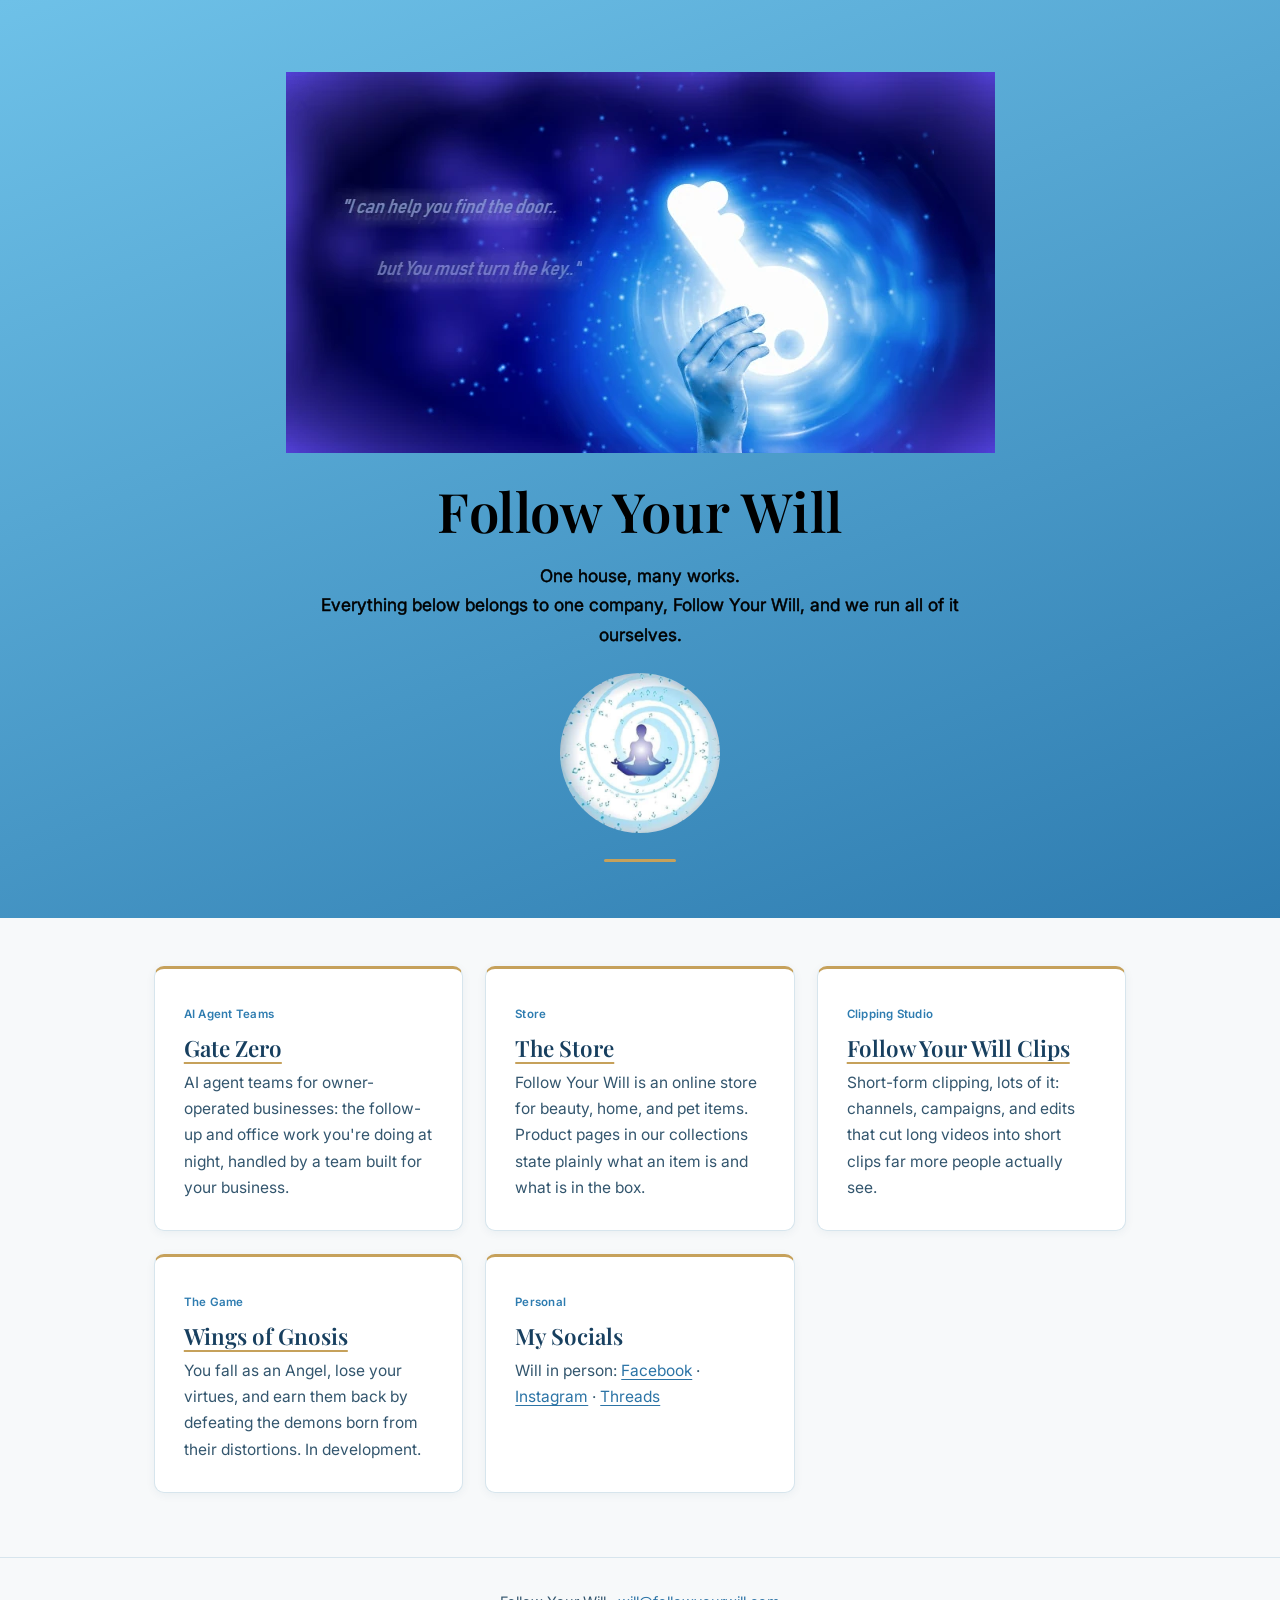
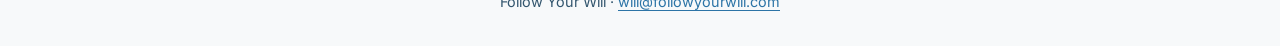
==== commit cccb925a: "Home, Contact, Clips: all-caps heading font and caps labels out Co-Authored-By: Claude Opus 5.5 <nor" ====
--- a/index.html
+++ b/index.html
@@ -11,24 +11,24 @@
 <link rel="canonical" href="https://followyourwill.com/">
 <link rel="preconnect" href="https://fonts.googleapis.com">
 <link rel="preconnect" href="https://fonts.gstatic.com" crossorigin>
-<link href="https://fonts.googleapis.com/css2?family=Cinzel:wght@600;700&family=Inter:wght@400;600;700&display=swap" rel="stylesheet">
+<link href="https://fonts.googleapis.com/css2?family=Playfair+Display:wght@500;600;700&family=Inter:wght@400;600;700&display=swap" rel="stylesheet">
 <style>
   :root{--sky:#6EC1E8;--sky-deep:#2E7CB0;--ink:#173F5F;--ivory:#F7F9FA;--gold:#C6A15B;--text-soft:#33566E;--line:#D7E5ED;--link:#2C74A6}
   *{margin:0;padding:0;box-sizing:border-box}
   body{font-family:'Inter',system-ui,sans-serif;background:var(--ivory);color:var(--ink);font-size:1.0625rem;line-height:1.7}
   header{background:linear-gradient(160deg,var(--sky) 0%,var(--sky-deep) 100%);color:var(--gold);padding:4.5rem 1.5rem 3.5rem;text-align:center}
-  header h1{font-family:'Cinzel',serif;font-size:clamp(2rem,5.6vw,3.4rem);font-weight:600;line-height:1.25;letter-spacing:.04em;color:#000}
+  header h1{font-family:'Playfair Display',serif;font-size:clamp(2rem,5.6vw,3.4rem);font-weight:600;line-height:1.25;letter-spacing:.01em;color:#000}
   header p{max-width:640px;margin:1rem auto 0;font-size:1.08rem;color:#000;opacity:1;-webkit-text-stroke: 0.5px #000;paint-order: stroke fill;}
   .rule{width:72px;height:3px;background:var(--gold);margin:1.6rem auto 0;border-radius:2px}
   main{max-width:1020px;margin:0 auto;padding:3rem 1.5rem 4rem}
   .grid{display:grid;grid-template-columns:repeat(auto-fit,minmax(260px,1fr));gap:1.4rem}
   .card{background:#fff;border:1px solid var(--line);border-top:3px solid var(--gold);border-radius:10px;padding:1.8rem;box-shadow:0 2px 10px rgba(23,63,95,.06)}
-  .card h2{font-family:'Cinzel',serif;font-size:1.4rem;font-weight:600;line-height:1.25;margin-bottom:.5rem}
+  .card h2{font-family:'Playfair Display',serif;font-size:1.4rem;font-weight:600;line-height:1.25;margin-bottom:.5rem}
   .card h2 a{color:var(--ink)}
   .card h2 a:hover{color:var(--link)}
   .card p{color:var(--text-soft);font-size:.97rem}
   .card p a{color:var(--link)}
-  .card .tag{display:inline-block;font-size:.72rem;font-weight:600;letter-spacing:.12em;text-transform:uppercase;color:var(--sky-deep);margin-bottom:.6rem}
+  .card .tag{display:inline-block;font-size:.72rem;font-weight:600;letter-spacing:.02em;color:var(--sky-deep);margin-bottom:.6rem}
   footer{border-top:1px solid var(--line);padding:2rem 1.5rem;text-align:center;color:var(--text-soft);font-size:.9rem}
   footer a{color:var(--link)}
   a{display:inline-block;padding:.6rem .5rem;margin:-.6rem -.5rem}
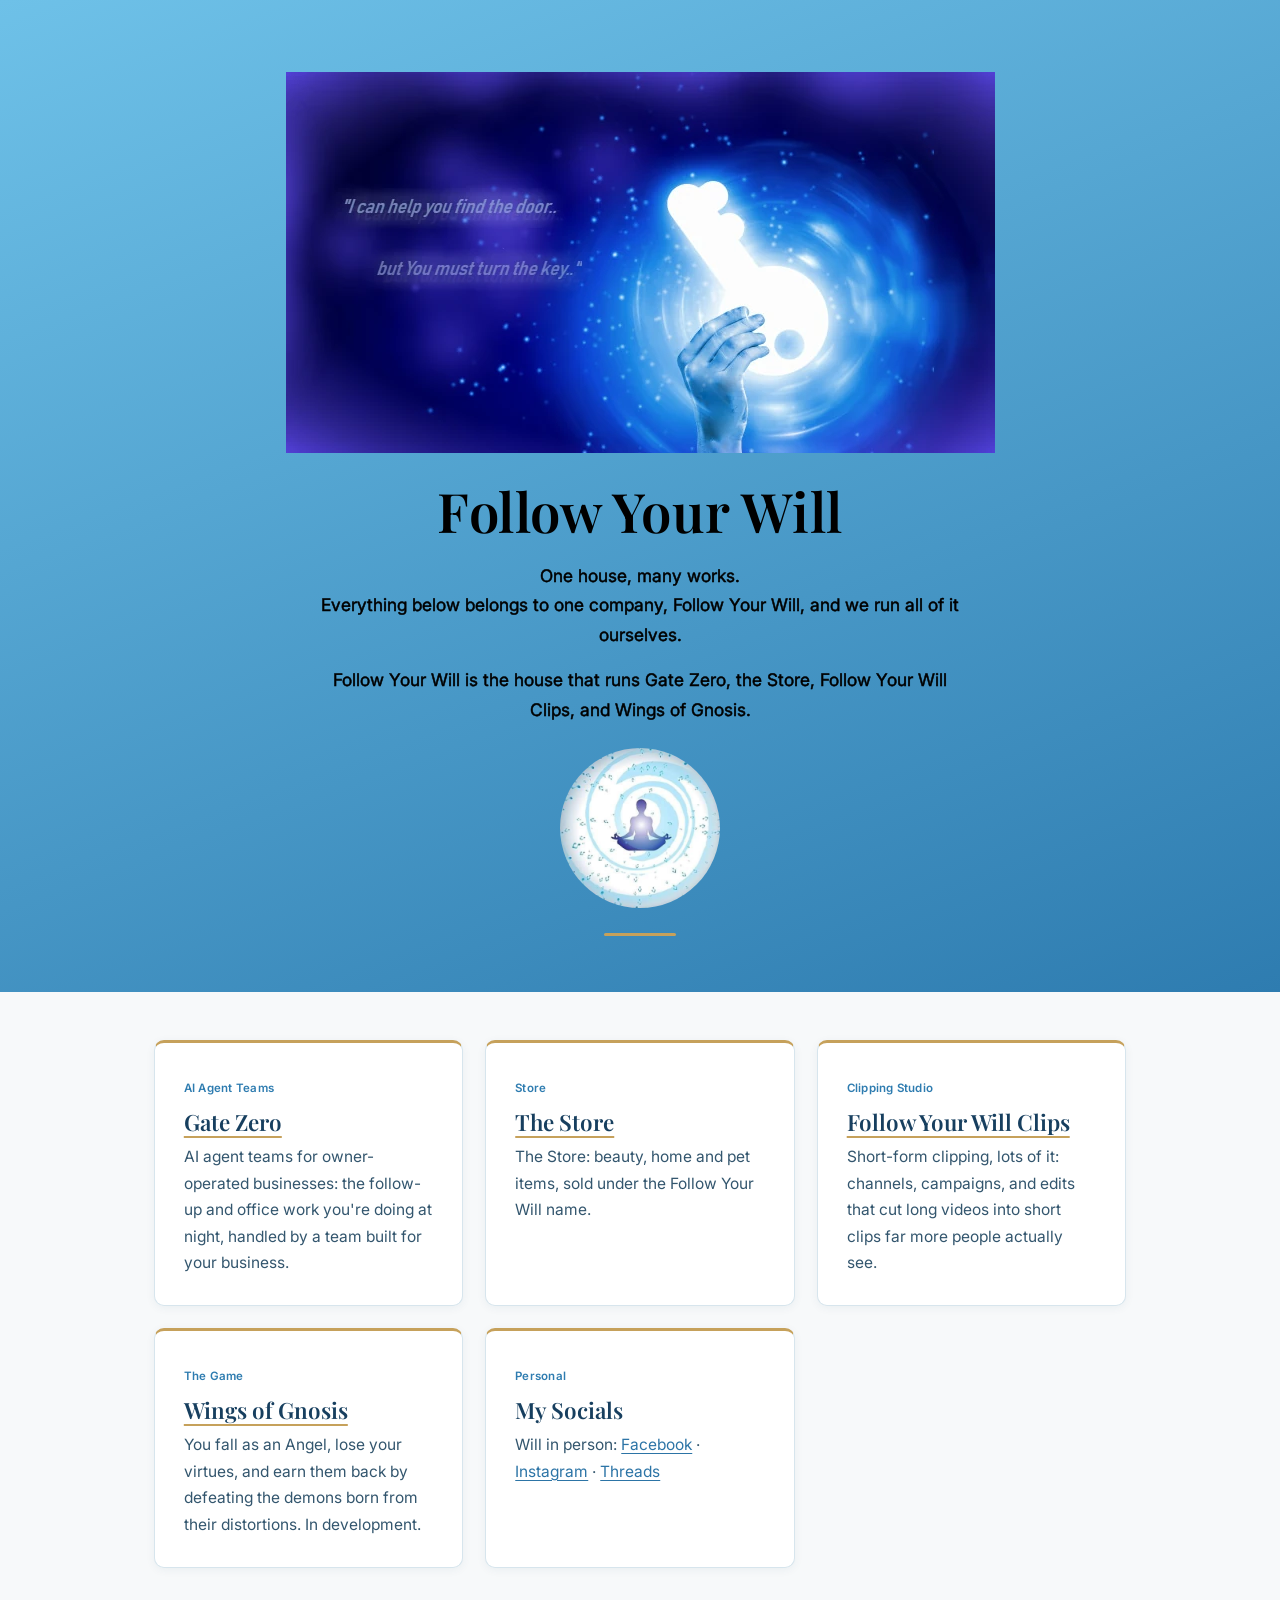
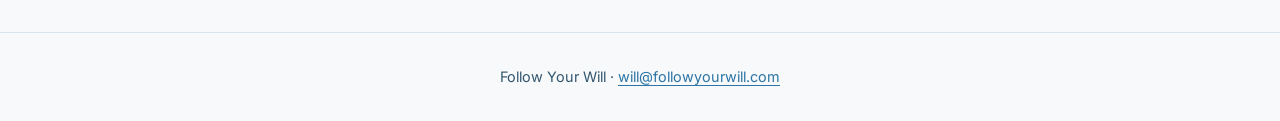
==== commit 48c04917: "Gate Zero branch: round fixes 2026-11-26 (checkout on the test rail, monthly line in settled form, l" ====
--- a/index.html
+++ b/index.html
@@ -41,6 +41,7 @@
 <img src="/cover-photo.webp" alt="Header banner: a hand holding a glowing white key against a deep blue starry background, beside the words 'I can help you find the door.. but You must turn the key.'" style="display:block;width:100%;max-width:709px;height:auto;margin:0 auto 1.5rem">
   <h1>Follow Your Will</h1>
   <p>One house, many works.<br>Everything below belongs to one company, Follow Your Will, and we run all of it ourselves.</p>
+  <p>Follow Your Will is the house that runs Gate Zero, the Store, Follow Your Will Clips, and Wings of Gnosis.</p>
 <img src="/profile-picture.jpg" alt="Header profile picture: a silhouetted figure sitting cross-legged in meditation, surrounded by swirling blue rings and floating musical notes." style="display:block;width:160px;height:160px;object-fit:cover;border-radius:50%;margin:1.5rem auto 0">
   <div class="rule"></div>
 </header>
@@ -54,7 +55,7 @@
     <section class="card">
       <span class="tag">Store</span>
       <h2><a href="https://shop.followyourwill.com">The Store</a></h2>
-      <p>Follow Your Will is an online store for beauty, home, and pet items. Product pages in our collections state plainly what an item is and what is in the box.</p>
+      <p>The Store: beauty, home and pet items, sold under the Follow Your Will name.</p>
     </section>
     <section class="card">
       <span class="tag">Clipping Studio</span>
